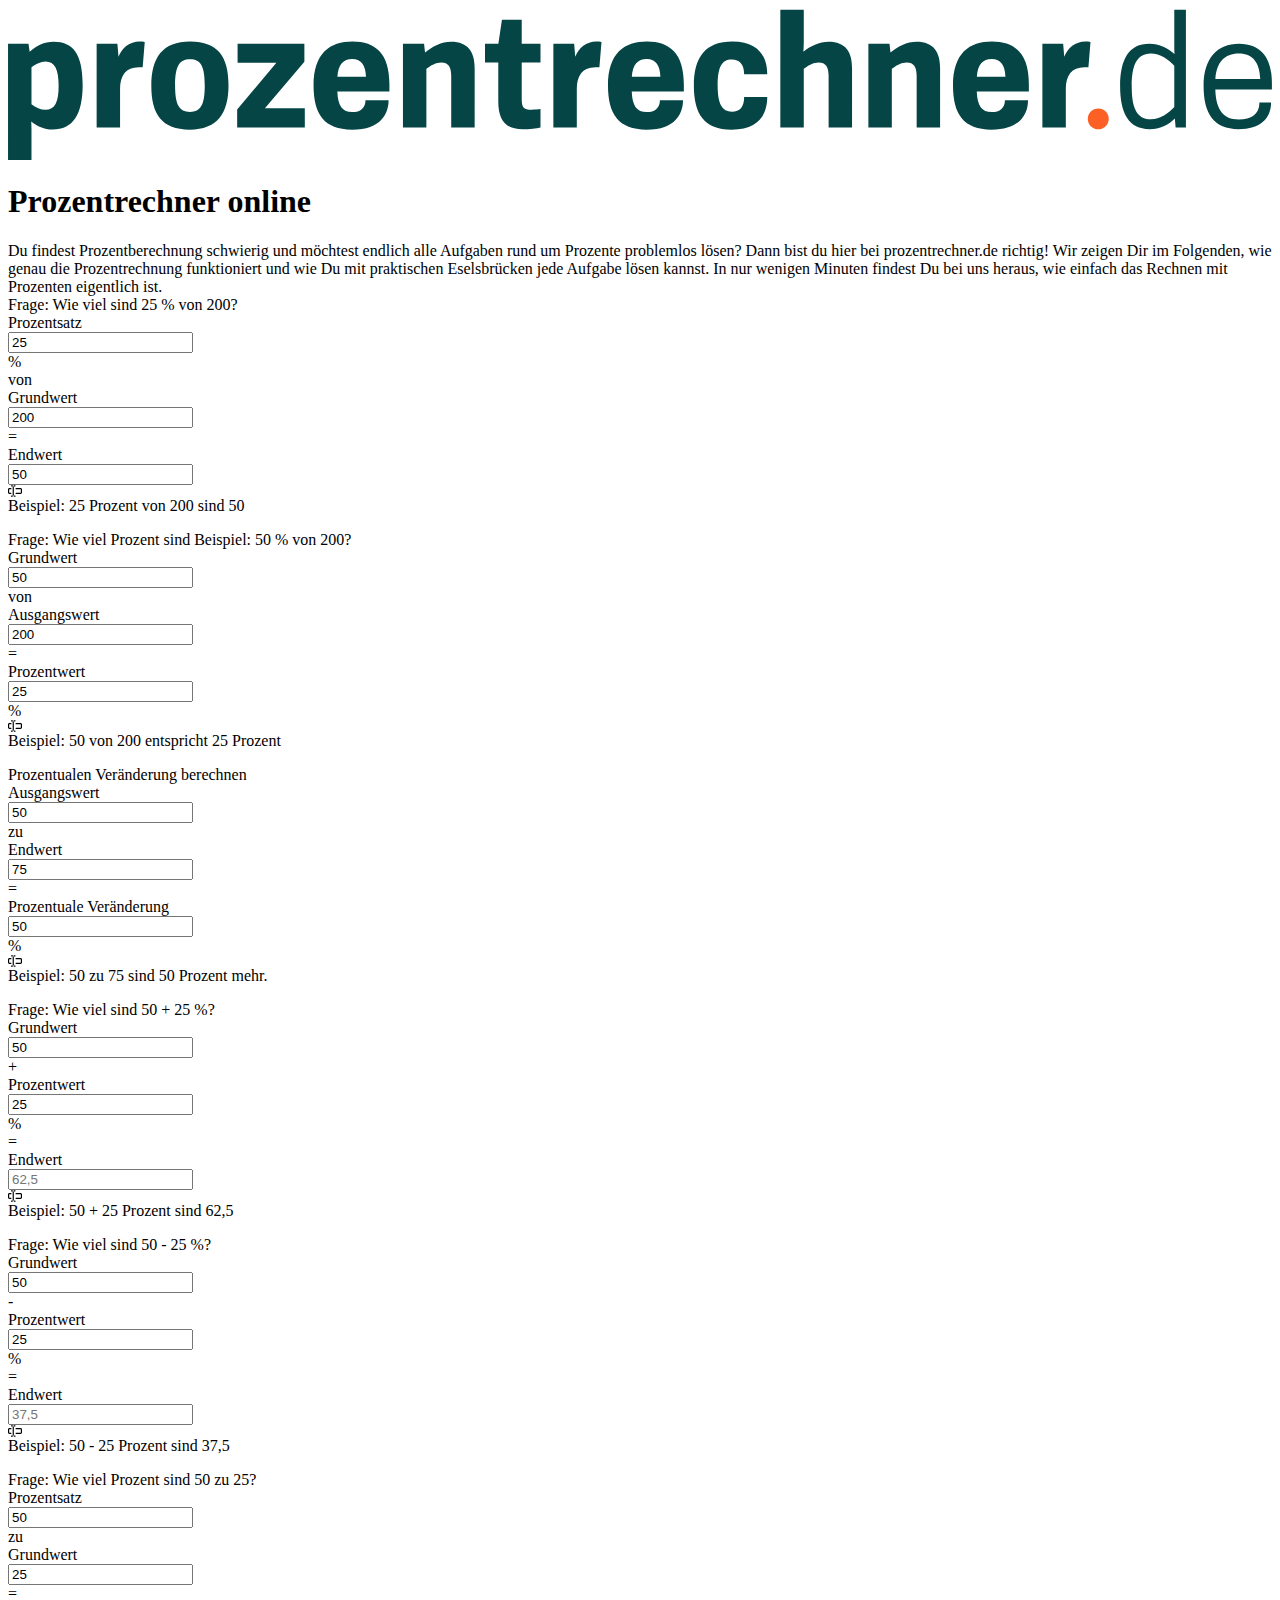
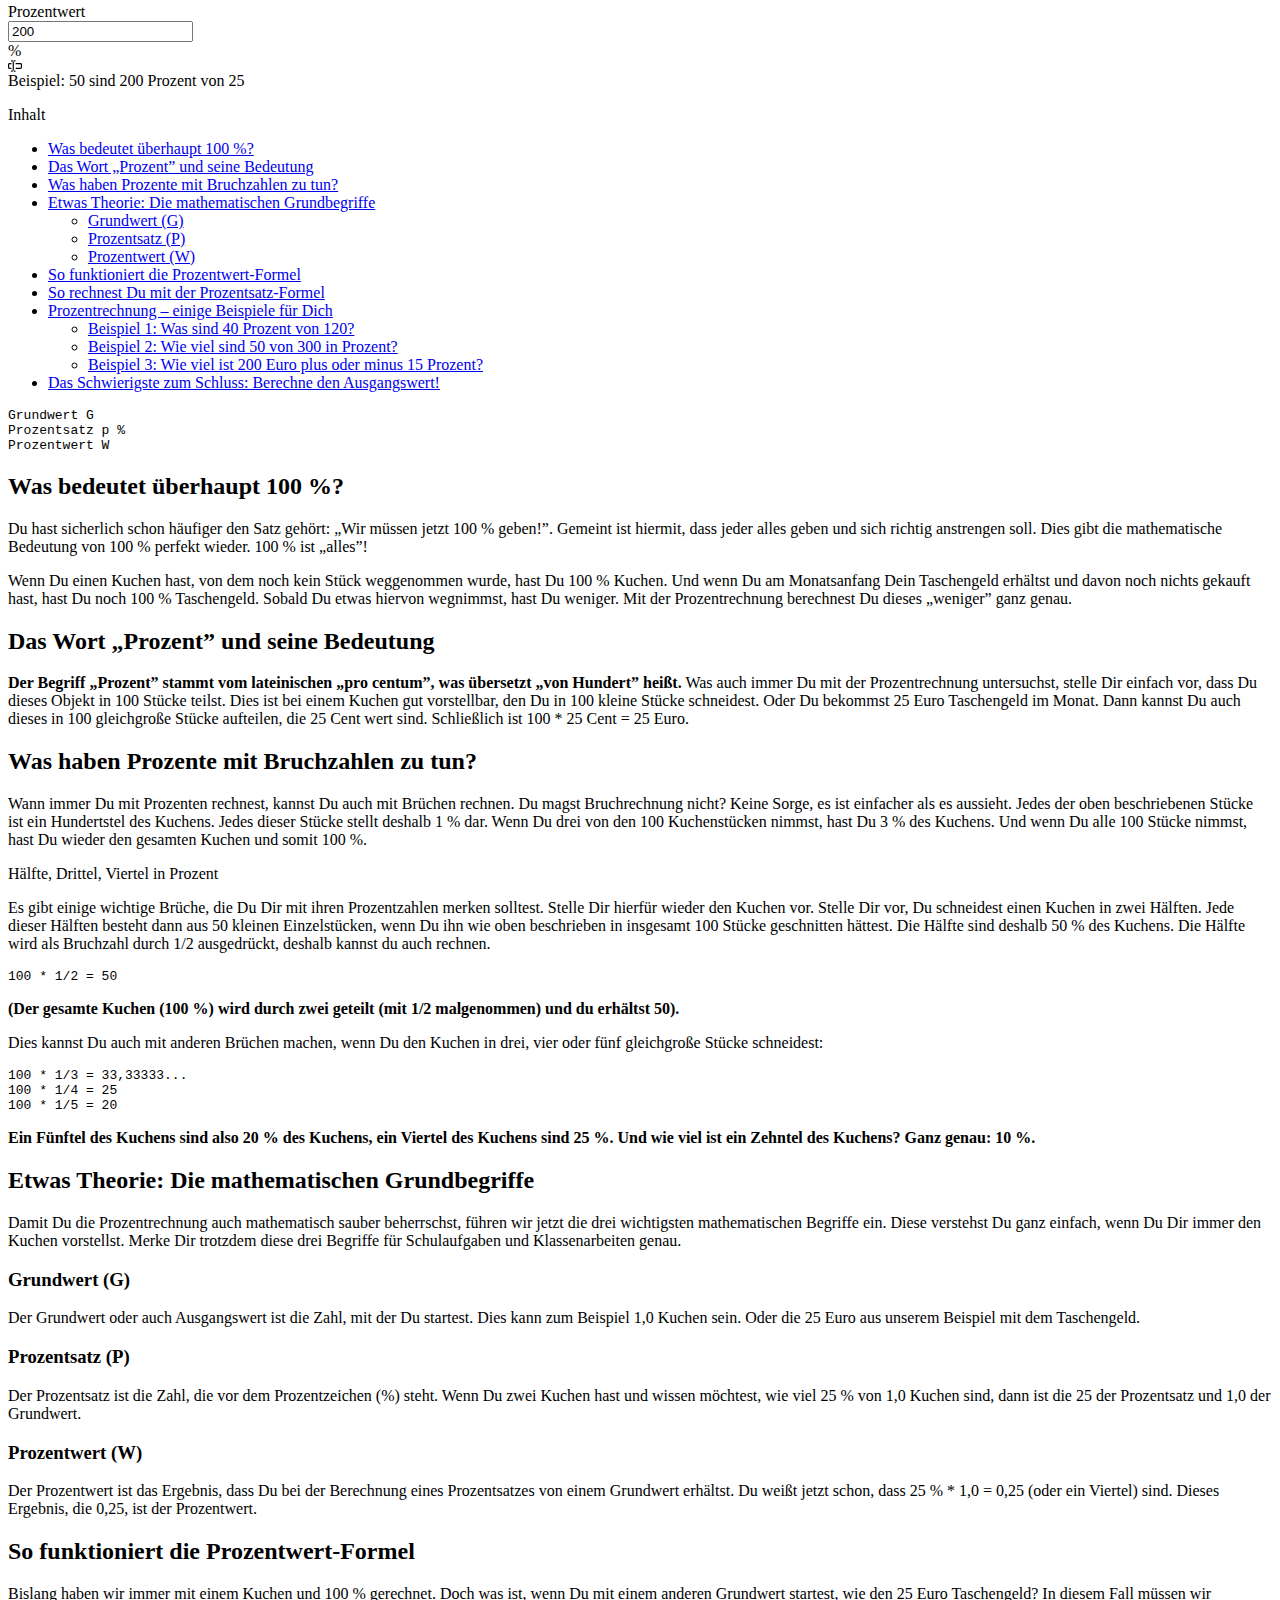
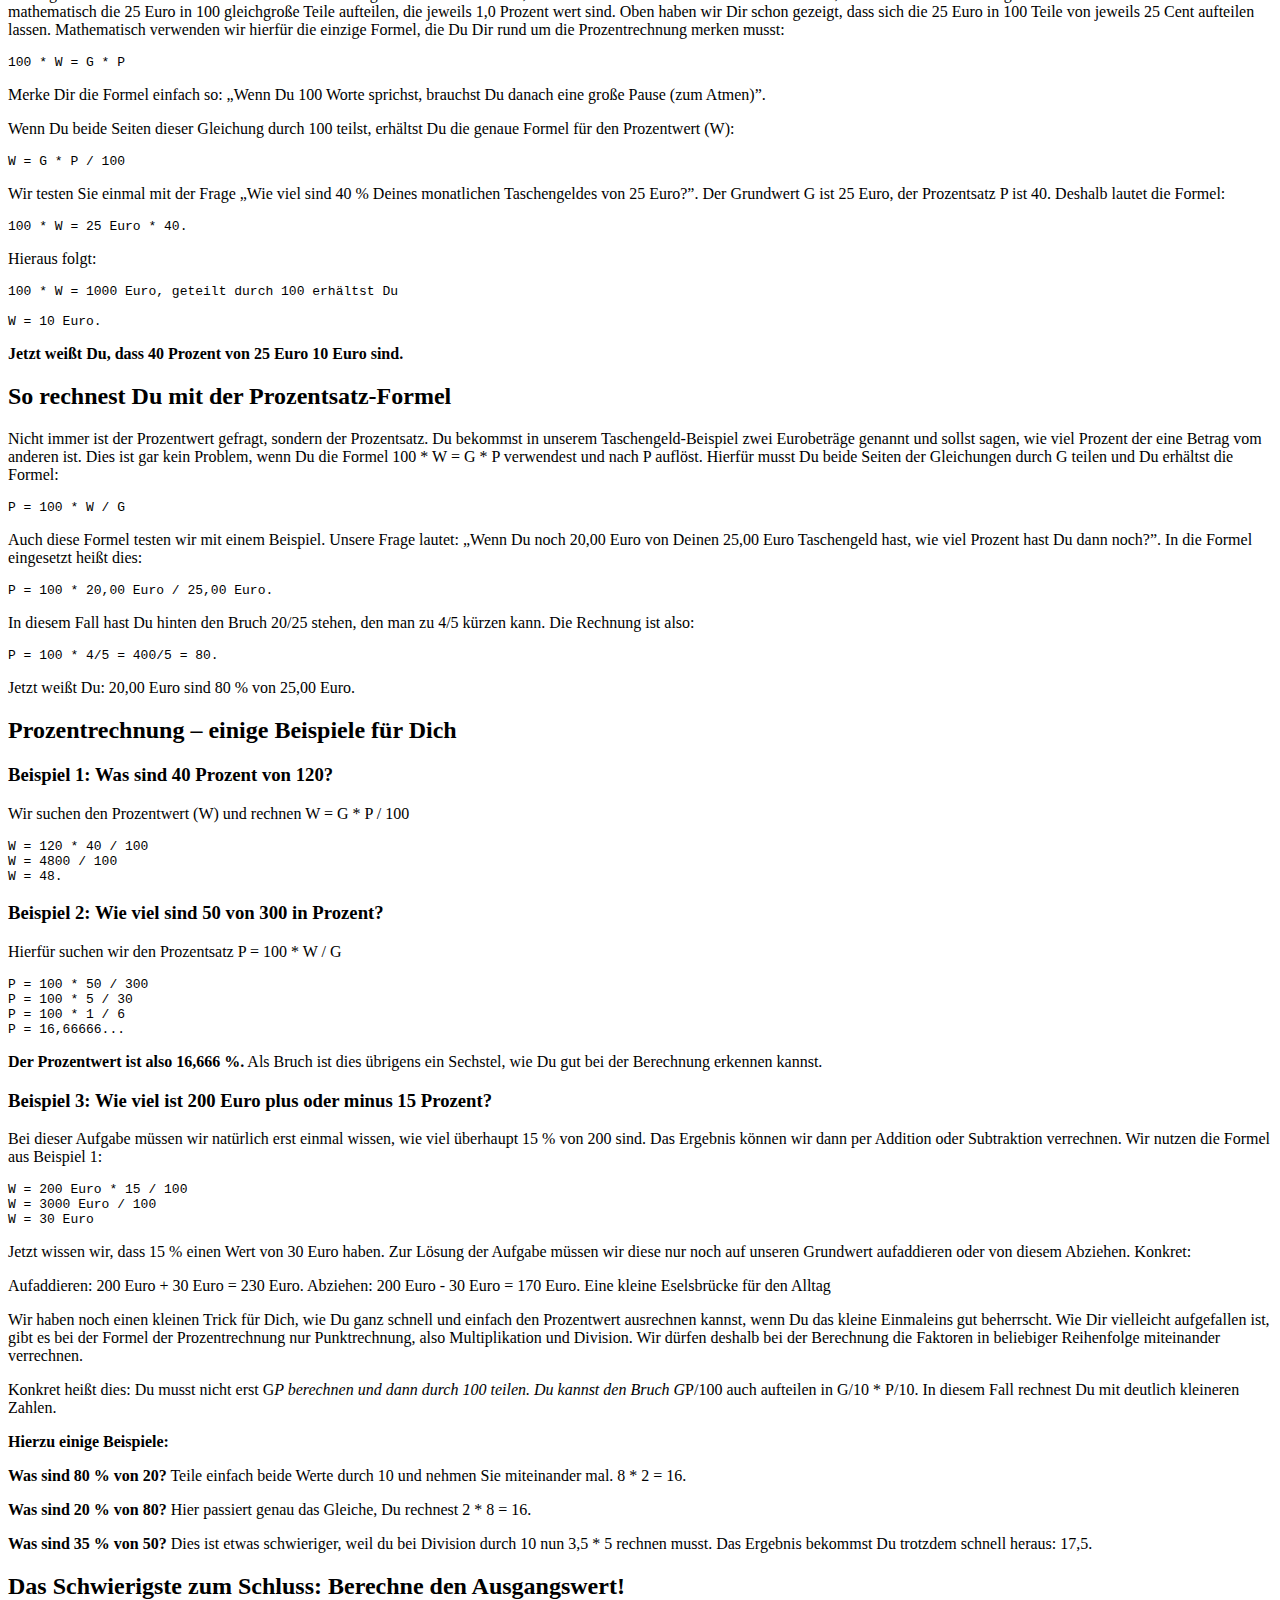
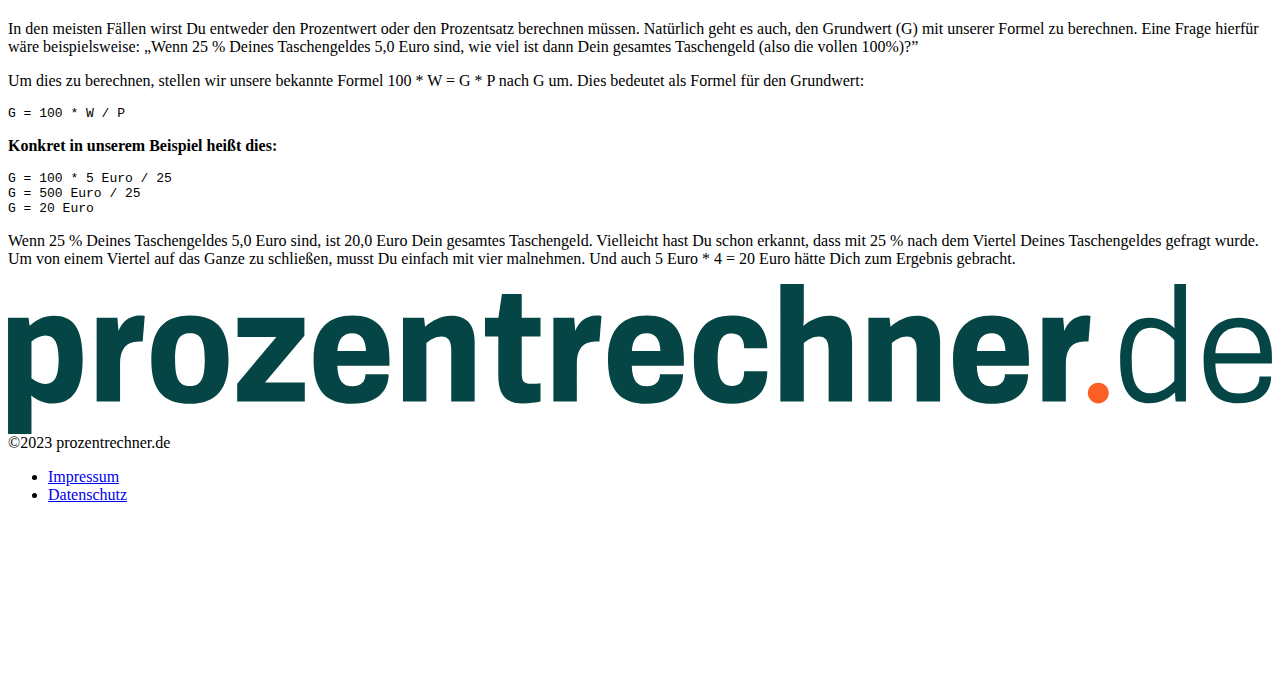
==== index.html @ a635defb "Update 2023-02-13_18:33:19" ====
<!DOCTYPE html lang="de-DE">

<html lang="de-DE">

<head>

    <meta charset="utf-8">
    <meta name="viewport" content="width=device-width,minimum-scale=1,initial-scale=1">
    <meta http-equiv="X-UA-Compatible" content="IE=edge">

    

    



    <title>Prozentrechner - Online Prozentrechnung: So einfach geht es</title>
    <meta name="description" content="Prozentrechner ✓ Alle Prozentberechnungen mit ✓ Formeln, ✓ Erklärungen & √ Rechner. Einfacher und verständlicher geht es nicht.">

    <link rel="alternate" type="application/rss+xml" title="prozentrechner.de" href="/feed.xml" />

    <link rel="apple-touch-icon" sizes="180x180" href="/assets/images/apple-touch-icon.png">
    <link rel="icon" type="image/png" sizes="32x32" href="/assets/images/favicon-32x32.png">
    <link rel="icon" type="image/png" sizes="16x16" href="/assets/images/favicon-16x16.png">
    <link rel="manifest" href="/assets/images/site.webmanifest">
    <link rel="mask-icon" href="/assets/images/safari-pinned-tab.svg" color="#5bbad5">
    <link rel="shortcut icon" href="/assets/images/favicon.ico">
    <meta name="msapplication-TileColor" content="#da532c">
    <meta name="msapplication-config" content="/assets/images/browserconfig.xml">
    <meta name="theme-color" content="#ffffff">

    <meta name="robots" content="index, follow"/>

    <meta property="og:locale" content="de-DE" />
    <meta property="og:type" content="website" />
    <meta property="og:title" content="Prozentrechner - Online Prozentrechnung: So einfach geht es" />
    
    <meta property="og:url" content="prozentrechner.de" />
    <meta property="og:site_name" content="prozentrechner.de" />



    <meta name="twitter:card" content="summary" />
    <meta name="twitter:title" content="Prozentrechner - Online Prozentrechnung: So einfach geht es" />
    

    <link rel="canonical" href="https://www.prozentrechner.de/">



    <link rel="alternate" hreflang="x-default" href="https://www.prozentrechner.de"/>
    <link rel="alternate" hreflang="de-DE" href="https://www.prozentrechner.de"/>
    <link rel="alternate" hreflang="de-AT" href="https://www.prozentrechner.at"/>



    <script type="application/ld+json">
            {
                "@context":"http://schema.org",
                "@type":"NewsArticle",
                "mainEntityOfPage":{
                "@type":"WebPage",
                "@id":"https://www.prozentrechner.de/"
                },
                "headline":"Prozentrechner - Prozentrechnung: So einfach geht es",
                "image":{
                "@type":"ImageObject",
                "url":"https://www.prozentrechner.de/assets/images/logo.png",
                "width":295,
                "height":53
                },
                "datePublished":"",
                "dateModified":"",
                "author":{
                "@type":"Person",
                "name":"qmedia GmbH"
                },
                "publisher":{
                "@type":"Organization",
                "name":"qmedia GmbH",
                "logo":{
                    "@type":"ImageObject",
                    "url":"https://www.prozentrechner.de/assets/images/logo.png",
                    "width":295,
                    "height":53
                }
                },
                "description":""
            }
        </script>



    <link rel="stylesheet" href="/assets/styles/main.css">

</head>



<body class="c-Body" id="body">

<header class="c-Header" id="header">

    <div class="c-Header-container container">

        <a class="c-Header-logo c-Logo" href="/">

            <svg class="c-Logo-icon" viewBox="0 0 427 52"><use xlink:href="#IconLogoSite"/></svg>

        </a>

    </div>

</header>


<main class="c-Main" id="main">

    <div class="o-Band">

        <div class="o-Band-container container">

            
                <h1 class="o-Band-title o-Bar">Prozentrechner online</h1>
            



            
                <div class="o-Band-text">Du findest Prozentberechnung schwierig und möchtest endlich alle Aufgaben rund um Prozente problemlos lösen? Dann bist du hier bei prozentrechner.de richtig! Wir zeigen Dir im Folgenden, wie genau die Prozentrechnung funktioniert und wie Du mit praktischen Eselsbrücken jede Aufgabe lösen kannst. In nur wenigen Minuten findest Du bei uns heraus, wie einfach das Rechnen mit Prozenten eigentlich ist.</div>
            

        </div>

    </div>






    

        <div class="c-Calcs o-Band t-Flush">

            <div class="o-Band-container container">

                

<form class="c-Calc o-Box o-Form jsCalc" data-calc="f1">

    <div class="c-Calc-title jsCalcTitle">Frage: Wie viel sind <span class="f">25</span> % von <span class="s">200</span>?</div>



    <div class="c-Calc-fields">

        

            

                

                <div class="c-Calc-field">

                    

                        <label class="c-Calc-label" for="calcInput520350">
                            <span class="e-Text">Prozentsatz</span>
                        </label>

                    

                    <label class="c-Calc-input o-FormText">

                        <div class="o-FormText-wrapper">
                            <input class="o-FormText-input o-FormText-input--height jsCalcInputOperand" id="calcInput520350" value="25" placeholder="25" type="number">
                        </div>

                        
                            <div class="o-FormText-label o-FormText-label--tight t-ColorOrange">%</div>
                        

                    </label>

                </div>

            

        

            

                

                    

                    

                    <div class="c-Calc-operator t-DN t-DF@lg">von</div>

                

            

        

            

                

                <div class="c-Calc-field">

                    

                        <label class="c-Calc-label" for="calcInput114868">
                            <span class="e-Text">Grundwert</span>
                        </label>

                    

                    <label class="c-Calc-input o-FormText">

                        <div class="o-FormText-wrapper">
                            <input class="o-FormText-input o-FormText-input--height jsCalcInputOperand" id="calcInput114868" value="200" placeholder="200" type="number">
                        </div>

                        

                    </label>

                </div>

            

        

            

                

                    

                    

                    <div class="c-Calc-operator c-Calc-operator--lg t-DN t-DF@lg">=</div>

                

            

        

            

                

                <div class="c-Calc-field">

                    

                        <label class="c-Calc-label" for="calcInput229000">
                            <span class="e-Text">Endwert</span>
                        </label>

                    

                    <label class="c-Calc-input o-FormText">

                        <div class="o-FormText-wrapper">
                            <input class="o-FormText-input o-FormText-input--height jsCalcInputResult" id="calcInput229000" value="50" placeholder="50" type="number" readonly>
                        </div>

                        

                    </label>

                </div>

            

        

    </div>



    

        <div class="c-Calc-caption">

            <svg class="e-Icon" width="14" height="12"><use xlink:href="#IconInputHint"/></svg>

            <div class="e-Text">Beispiel: 25 Prozent von 200 sind 50</div>

        </div>

    

</form>


            </div>

        </div>

    

        <div class="c-Calcs o-Band t-Flush">

            <div class="o-Band-container container">

                

<form class="c-Calc o-Box o-Form jsCalc" data-calc="f2">

    <div class="c-Calc-title jsCalcTitle">Frage: Wie viel Prozent sind Beispiel: <span class="f">50</span> % von <span class="s">200</span>?</div>



    <div class="c-Calc-fields">

        

            

                

                <div class="c-Calc-field">

                    

                        <label class="c-Calc-label" for="calcInput1845">
                            <span class="e-Text">Grundwert</span>
                        </label>

                    

                    <label class="c-Calc-input o-FormText">

                        <div class="o-FormText-wrapper">
                            <input class="o-FormText-input o-FormText-input--height jsCalcInputOperand" id="calcInput1845" value="50" placeholder="50" type="number">
                        </div>

                        

                    </label>

                </div>

            

        

            

                

                    

                    

                    <div class="c-Calc-operator t-DN t-DF@lg">von</div>

                

            

        

            

                

                <div class="c-Calc-field">

                    

                        <label class="c-Calc-label" for="calcInput496892">
                            <span class="e-Text">Ausgangswert</span>
                        </label>

                    

                    <label class="c-Calc-input o-FormText">

                        <div class="o-FormText-wrapper">
                            <input class="o-FormText-input o-FormText-input--height jsCalcInputOperand" id="calcInput496892" value="200" placeholder="200" type="number">
                        </div>

                        

                    </label>

                </div>

            

        

            

                

                    

                    

                    <div class="c-Calc-operator c-Calc-operator--lg t-DN t-DF@lg">=</div>

                

            

        

            

                

                <div class="c-Calc-field">

                    

                        <label class="c-Calc-label" for="calcInput35942">
                            <span class="e-Text">Prozentwert</span>
                        </label>

                    

                    <label class="c-Calc-input o-FormText">

                        <div class="o-FormText-wrapper">
                            <input class="o-FormText-input o-FormText-input--height jsCalcInputResult" id="calcInput35942" value="25" placeholder="25" type="number" readonly>
                        </div>

                        
                            <div class="o-FormText-label o-FormText-label--tight t-ColorOrange">%</div>
                        

                    </label>

                </div>

            

        

    </div>



    

        <div class="c-Calc-caption">

            <svg class="e-Icon" width="14" height="12"><use xlink:href="#IconInputHint"/></svg>

            <div class="e-Text">Beispiel: 50 von 200 entspricht 25 Prozent</div>

        </div>

    

</form>


            </div>

        </div>

    

        <div class="c-Calcs o-Band t-Flush">

            <div class="o-Band-container container">

                

<form class="c-Calc o-Box o-Form jsCalc" data-calc="f3">

    <div class="c-Calc-title jsCalcTitle">Prozentualen Veränderung berechnen</div>



    <div class="c-Calc-fields">

        

            

                

                <div class="c-Calc-field">

                    

                        <label class="c-Calc-label" for="calcInput449055">
                            <span class="e-Text">Ausgangswert</span>
                        </label>

                    

                    <label class="c-Calc-input o-FormText">

                        <div class="o-FormText-wrapper">
                            <input class="o-FormText-input o-FormText-input--height jsCalcInputOperand" id="calcInput449055" value="50" placeholder="50" type="number">
                        </div>

                        

                    </label>

                </div>

            

        

            

                

                    

                    

                    <div class="c-Calc-operator t-DN t-DF@lg">zu</div>

                

            

        

            

                

                <div class="c-Calc-field">

                    

                        <label class="c-Calc-label" for="calcInput886415">
                            <span class="e-Text">Endwert</span>
                        </label>

                    

                    <label class="c-Calc-input o-FormText">

                        <div class="o-FormText-wrapper">
                            <input class="o-FormText-input o-FormText-input--height jsCalcInputOperand" id="calcInput886415" value="75" placeholder="75" type="number">
                        </div>

                        

                    </label>

                </div>

            

        

            

                

                    

                    

                    <div class="c-Calc-operator c-Calc-operator--lg t-DN t-DF@lg">=</div>

                

            

        

            

                

                <div class="c-Calc-field">

                    

                        <label class="c-Calc-label" for="calcInput254113">
                            <span class="e-Text">Prozentuale Veränderung</span>
                        </label>

                    

                    <label class="c-Calc-input o-FormText">

                        <div class="o-FormText-wrapper">
                            <input class="o-FormText-input o-FormText-input--height jsCalcInputResult" id="calcInput254113" value="50" placeholder="50" type="number" readonly>
                        </div>

                        
                            <div class="o-FormText-label o-FormText-label--tight t-ColorOrange">%</div>
                        

                    </label>

                </div>

            

        

    </div>



    

        <div class="c-Calc-caption">

            <svg class="e-Icon" width="14" height="12"><use xlink:href="#IconInputHint"/></svg>

            <div class="e-Text">Beispiel: 50 zu 75 sind 50 Prozent mehr.</div>

        </div>

    

</form>


            </div>

        </div>

    

        <div class="c-Calcs o-Band t-Flush">

            <div class="o-Band-container container">

                

<form class="c-Calc o-Box o-Form jsCalc" data-calc="f4">

    <div class="c-Calc-title jsCalcTitle">Frage: Wie viel sind <span class="f">50</span> + <span class="s">25</span> %?</div>



    <div class="c-Calc-fields">

        

            

                

                <div class="c-Calc-field">

                    

                        <label class="c-Calc-label" for="calcInput342393">
                            <span class="e-Text">Grundwert</span>
                        </label>

                    

                    <label class="c-Calc-input o-FormText">

                        <div class="o-FormText-wrapper">
                            <input class="o-FormText-input o-FormText-input--height jsCalcInputOperand" id="calcInput342393" value="50" placeholder="50" type="number">
                        </div>

                        

                    </label>

                </div>

            

        

            

                

                    

                    

                    <div class="c-Calc-operator c-Calc-operator--lg t-DN t-DF@lg">+</div>

                

            

        

            

                

                <div class="c-Calc-field">

                    

                        <label class="c-Calc-label" for="calcInput971231">
                            <span class="e-Text">Prozentwert</span>
                        </label>

                    

                    <label class="c-Calc-input o-FormText">

                        <div class="o-FormText-wrapper">
                            <input class="o-FormText-input o-FormText-input--height jsCalcInputOperand" id="calcInput971231" value="25" placeholder="25" type="number">
                        </div>

                        
                            <div class="o-FormText-label o-FormText-label--tight t-ColorOrange">%</div>
                        

                    </label>

                </div>

            

        

            

                

                    

                    

                    <div class="c-Calc-operator c-Calc-operator--lg t-DN t-DF@lg">=</div>

                

            

        

            

                

                <div class="c-Calc-field">

                    

                        <label class="c-Calc-label" for="calcInput191098">
                            <span class="e-Text">Endwert</span>
                        </label>

                    

                    <label class="c-Calc-input o-FormText">

                        <div class="o-FormText-wrapper">
                            <input class="o-FormText-input o-FormText-input--height jsCalcInputResult" id="calcInput191098" value="62,5" placeholder="62,5" type="number" readonly>
                        </div>

                        

                    </label>

                </div>

            

        

    </div>



    

        <div class="c-Calc-caption">

            <svg class="e-Icon" width="14" height="12"><use xlink:href="#IconInputHint"/></svg>

            <div class="e-Text">Beispiel: 50 + 25 Prozent sind 62,5</div>

        </div>

    

</form>


            </div>

        </div>

    

        <div class="c-Calcs o-Band t-Flush">

            <div class="o-Band-container container">

                

<form class="c-Calc o-Box o-Form jsCalc" data-calc="f5">

    <div class="c-Calc-title jsCalcTitle">Frage: Wie viel sind <span class="f">50</span> - <span class="s">25</span> %?</div>



    <div class="c-Calc-fields">

        

            

                

                <div class="c-Calc-field">

                    

                        <label class="c-Calc-label" for="calcInput575463">
                            <span class="e-Text">Grundwert</span>
                        </label>

                    

                    <label class="c-Calc-input o-FormText">

                        <div class="o-FormText-wrapper">
                            <input class="o-FormText-input o-FormText-input--height jsCalcInputOperand" id="calcInput575463" value="50" placeholder="50" type="number">
                        </div>

                        

                    </label>

                </div>

            

        

            

                

                    

                    

                    <div class="c-Calc-operator c-Calc-operator--lg t-DN t-DF@lg">-</div>

                

            

        

            

                

                <div class="c-Calc-field">

                    

                        <label class="c-Calc-label" for="calcInput171495">
                            <span class="e-Text">Prozentwert</span>
                        </label>

                    

                    <label class="c-Calc-input o-FormText">

                        <div class="o-FormText-wrapper">
                            <input class="o-FormText-input o-FormText-input--height jsCalcInputOperand" id="calcInput171495" value="25" placeholder="25" type="number">
                        </div>

                        
                            <div class="o-FormText-label o-FormText-label--tight t-ColorOrange">%</div>
                        

                    </label>

                </div>

            

        

            

                

                    

                    

                    <div class="c-Calc-operator c-Calc-operator--lg t-DN t-DF@lg">=</div>

                

            

        

            

                

                <div class="c-Calc-field">

                    

                        <label class="c-Calc-label" for="calcInput167">
                            <span class="e-Text">Endwert</span>
                        </label>

                    

                    <label class="c-Calc-input o-FormText">

                        <div class="o-FormText-wrapper">
                            <input class="o-FormText-input o-FormText-input--height jsCalcInputResult" id="calcInput167" value="37,5" placeholder="37,5" type="number" readonly>
                        </div>

                        

                    </label>

                </div>

            

        

    </div>



    

        <div class="c-Calc-caption">

            <svg class="e-Icon" width="14" height="12"><use xlink:href="#IconInputHint"/></svg>

            <div class="e-Text">Beispiel: 50 - 25 Prozent sind 37,5</div>

        </div>

    

</form>


            </div>

        </div>

    

        <div class="c-Calcs o-Band t-Flush">

            <div class="o-Band-container container">

                

<form class="c-Calc o-Box o-Form jsCalc" data-calc="f6">

    <div class="c-Calc-title jsCalcTitle">Frage: Wie viel Prozent sind <span class="f">50</span> zu <span class="s">25</span>?</div>



    <div class="c-Calc-fields">

        

            

                

                <div class="c-Calc-field">

                    

                        <label class="c-Calc-label" for="calcInput64987">
                            <span class="e-Text">Prozentsatz</span>
                        </label>

                    

                    <label class="c-Calc-input o-FormText">

                        <div class="o-FormText-wrapper">
                            <input class="o-FormText-input o-FormText-input--height jsCalcInputOperand" id="calcInput64987" value="50" placeholder="50" type="number">
                        </div>

                        

                    </label>

                </div>

            

        

            

                

                    

                    

                    <div class="c-Calc-operator t-DN t-DF@lg">zu</div>

                

            

        

            

                

                <div class="c-Calc-field">

                    

                        <label class="c-Calc-label" for="calcInput397782">
                            <span class="e-Text">Grundwert</span>
                        </label>

                    

                    <label class="c-Calc-input o-FormText">

                        <div class="o-FormText-wrapper">
                            <input class="o-FormText-input o-FormText-input--height jsCalcInputOperand" id="calcInput397782" value="25" placeholder="25" type="number">
                        </div>

                        

                    </label>

                </div>

            

        

            

                

                    

                    

                    <div class="c-Calc-operator c-Calc-operator--lg t-DN t-DF@lg">=</div>

                

            

        

            

                

                <div class="c-Calc-field">

                    

                        <label class="c-Calc-label" for="calcInput117053">
                            <span class="e-Text">Prozentwert</span>
                        </label>

                    

                    <label class="c-Calc-input o-FormText">

                        <div class="o-FormText-wrapper">
                            <input class="o-FormText-input o-FormText-input--height jsCalcInputResult" id="calcInput117053" value="200" placeholder="200" type="number" readonly>
                        </div>

                        
                            <div class="o-FormText-label o-FormText-label--tight t-ColorOrange">%</div>
                        

                    </label>

                </div>

            

        

    </div>



    

        <div class="c-Calc-caption">

            <svg class="e-Icon" width="14" height="12"><use xlink:href="#IconInputHint"/></svg>

            <div class="e-Text">Beispiel: 50 sind 200 Prozent von 25</div>

        </div>

    

</form>


            </div>

        </div>

    






    <div class="o-Band">

        <div class="o-Band-container container">

            <article class="c-Article">

                <div class="c-Article-float">

                    <div class="c-TOC o-Box">

                        <div class="c-TOC-heading">Inhalt</div>



                        <ul class="c-TOC-list">
  <li><a href="#was-bedeutet-überhaupt-100-">Was bedeutet überhaupt 100 %?</a></li>
  <li><a href="#das-wort-prozent-und-seine-bedeutung">Das Wort „Prozent” und seine Bedeutung</a></li>
  <li><a href="#was-haben-prozente-mit-bruchzahlen-zu-tun">Was haben Prozente mit Bruchzahlen zu tun?</a></li>
  <li><a href="#etwas-theorie-die-mathematischen-grundbegriffe">Etwas Theorie: Die mathematischen Grundbegriffe</a>
    <ul>
      <li><a href="#grundwert-g">Grundwert (G)</a></li>
      <li><a href="#prozentsatz-p">Prozentsatz (P)</a></li>
      <li><a href="#prozentwert-w">Prozentwert (W)</a></li>
    </ul>
  </li>
  <li><a href="#so-funktioniert-die-prozentwert-formel">So funktioniert die Prozentwert-Formel</a></li>
  <li><a href="#so-rechnest-du-mit-der-prozentsatz-formel">So rechnest Du mit der Prozentsatz-Formel</a></li>
  <li><a href="#prozentrechnung--einige-beispiele-für-dich">Prozentrechnung – einige Beispiele für Dich</a>
    <ul>
      <li><a href="#beispiel-1-was-sind-40-prozent-von-120">Beispiel 1: Was sind 40 Prozent von 120?</a></li>
      <li><a href="#beispiel-2-wie-viel-sind-50-von-300-in-prozent">Beispiel 2: Wie viel sind 50 von 300 in Prozent?</a></li>
      <li><a href="#beispiel-3-wie-viel-ist-200-euro-plus-oder-minus-15-prozent">Beispiel 3: Wie viel ist 200 Euro plus oder minus 15 Prozent?</a></li>
    </ul>
  </li>
  <li><a href="#das-schwierigste-zum-schluss-berechne-den-ausgangswert">Das Schwierigste zum Schluss: Berechne den Ausgangswert!</a></li>
</ul>


                    </div>

                </div>



                
<div class="language-plaintext highlighter-rouge"><div class="highlight"><pre class="highlight"><code>Grundwert G
Prozentsatz p %
Prozentwert W
</code></pre></div></div>

<h2 id="was-bedeutet-überhaupt-100-">Was bedeutet überhaupt 100 %?</h2>
<p>Du hast sicherlich schon häufiger den Satz gehört: „Wir müssen jetzt 100 % geben!”. Gemeint ist hiermit, dass jeder alles geben und sich richtig anstrengen soll. Dies gibt die mathematische Bedeutung von 100 % perfekt wieder. 100 % ist „alles”!</p>

<p>Wenn Du einen Kuchen hast, von dem noch kein Stück weggenommen wurde, hast Du 100 % Kuchen. Und wenn Du am Monatsanfang Dein Taschengeld erhältst und davon noch nichts gekauft hast, hast Du noch 100 % Taschengeld. Sobald Du etwas hiervon wegnimmst, hast Du weniger. Mit der Prozentrechnung berechnest Du dieses „weniger” ganz genau.</p>

<h2 id="das-wort-prozent-und-seine-bedeutung">Das Wort „Prozent” und seine Bedeutung</h2>
<p><strong>Der Begriff „Prozent” stammt vom lateinischen „pro centum”, was übersetzt „von Hundert” heißt.</strong> Was auch immer Du mit der Prozentrechnung untersuchst, stelle Dir einfach vor, dass Du dieses Objekt in 100 Stücke teilst. Dies ist bei einem Kuchen gut vorstellbar, den Du in 100 kleine Stücke schneidest. Oder Du bekommst 25 Euro Taschengeld im Monat. Dann kannst Du auch dieses in 100 gleichgroße Stücke aufteilen, die 25 Cent wert sind. Schließlich ist 100 * 25 Cent = 25 Euro.</p>

<h2 id="was-haben-prozente-mit-bruchzahlen-zu-tun">Was haben Prozente mit Bruchzahlen zu tun?</h2>

<p>Wann immer Du mit Prozenten rechnest, kannst Du auch mit Brüchen rechnen. Du magst Bruchrechnung nicht? Keine Sorge, es ist einfacher als es aussieht. Jedes der oben beschriebenen Stücke ist ein Hundertstel des Kuchens. Jedes dieser Stücke stellt deshalb 1 % dar. Wenn Du drei von den 100 Kuchenstücken nimmst, hast Du 3 % des Kuchens. Und wenn Du alle 100 Stücke nimmst, hast Du wieder den gesamten Kuchen und somit 100 %.</p>

<p>Hälfte, Drittel, Viertel in Prozent</p>

<p>Es gibt einige wichtige Brüche, die Du Dir mit ihren Prozentzahlen merken solltest. Stelle Dir hierfür wieder den Kuchen vor. Stelle Dir vor, Du schneidest einen Kuchen in zwei Hälften. Jede dieser Hälften besteht dann aus 50 kleinen Einzelstücken, wenn Du ihn wie oben beschrieben in insgesamt 100 Stücke geschnitten hättest. Die Hälfte sind deshalb 50 % des Kuchens. Die Hälfte wird als Bruchzahl durch 1/2 ausgedrückt, deshalb kannst du auch rechnen.</p>

<div class="language-plaintext highlighter-rouge"><div class="highlight"><pre class="highlight"><code>100 * 1/2 = 50
</code></pre></div></div>

<p><strong>(Der gesamte Kuchen (100 %) wird durch zwei geteilt (mit 1/2 malgenommen) und du erhältst 50).</strong></p>

<p>Dies kannst Du auch mit anderen Brüchen machen, wenn Du den Kuchen in drei, vier oder fünf gleichgroße Stücke schneidest:</p>

<div class="language-plaintext highlighter-rouge"><div class="highlight"><pre class="highlight"><code>100 * 1/3 = 33,33333...
100 * 1/4 = 25
100 * 1/5 = 20
</code></pre></div></div>
<p><strong>Ein Fünftel des Kuchens sind also 20 % des Kuchens, ein Viertel des Kuchens sind 25 %. Und wie viel ist ein Zehntel des Kuchens? Ganz genau: 10 %.</strong></p>

<h2 id="etwas-theorie-die-mathematischen-grundbegriffe">Etwas Theorie: Die mathematischen Grundbegriffe</h2>
<p>Damit Du die Prozentrechnung auch mathematisch sauber beherrschst, führen wir jetzt die drei wichtigsten mathematischen Begriffe ein. Diese verstehst Du ganz einfach, wenn Du Dir immer den Kuchen vorstellst. Merke Dir trotzdem diese drei Begriffe für Schulaufgaben und Klassenarbeiten genau.</p>

<h3 id="grundwert-g">Grundwert (G)</h3>

<p>Der Grundwert oder auch Ausgangswert ist die Zahl, mit der Du startest. Dies kann zum Beispiel 1,0 Kuchen sein. Oder die 25 Euro aus unserem Beispiel mit dem Taschengeld.</p>

<h3 id="prozentsatz-p">Prozentsatz (P)</h3>

<p>Der Prozentsatz ist die Zahl, die vor dem Prozentzeichen (%) steht. Wenn Du zwei Kuchen hast und wissen möchtest, wie viel 25 % von 1,0 Kuchen sind, dann ist die 25 der Prozentsatz und 1,0 der Grundwert.</p>

<h3 id="prozentwert-w">Prozentwert (W)</h3>

<p>Der Prozentwert ist das Ergebnis, dass Du bei der Berechnung eines Prozentsatzes von einem Grundwert erhältst. Du weißt jetzt schon, dass 25 % * 1,0 = 0,25 (oder ein Viertel) sind. Dieses Ergebnis, die 0,25, ist der Prozentwert.</p>

<h2 id="so-funktioniert-die-prozentwert-formel">So funktioniert die Prozentwert-Formel</h2>

<p>Bislang haben wir immer mit einem Kuchen und 100 % gerechnet. Doch was ist, wenn Du mit einem anderen Grundwert startest, wie den 25 Euro Taschengeld? In diesem Fall müssen wir mathematisch die 25 Euro in 100 gleichgroße Teile aufteilen, die jeweils 1,0 Prozent wert sind. Oben haben wir Dir schon gezeigt, dass sich die 25 Euro in 100 Teile von jeweils 25 Cent aufteilen lassen. Mathematisch verwenden wir hierfür die einzige Formel, die Du Dir rund um die Prozentrechnung merken musst:</p>

<div class="language-plaintext highlighter-rouge"><div class="highlight"><pre class="highlight"><code>100 * W = G * P
</code></pre></div></div>

<p>Merke Dir die Formel einfach so: „Wenn Du 100 Worte sprichst, brauchst Du danach eine große Pause (zum Atmen)”.</p>

<p>Wenn Du beide Seiten dieser Gleichung durch 100 teilst, erhältst Du die genaue Formel für den Prozentwert (W):</p>

<div class="language-plaintext highlighter-rouge"><div class="highlight"><pre class="highlight"><code>W = G * P / 100
</code></pre></div></div>

<p>Wir testen Sie einmal mit der Frage „Wie viel sind 40 % Deines monatlichen Taschengeldes von 25 Euro?”. Der Grundwert G ist 25 Euro, der Prozentsatz P ist 40. Deshalb lautet die Formel:</p>

<div class="language-plaintext highlighter-rouge"><div class="highlight"><pre class="highlight"><code>100 * W = 25 Euro * 40.
</code></pre></div></div>

<p>Hieraus folgt:</p>

<div class="language-plaintext highlighter-rouge"><div class="highlight"><pre class="highlight"><code>100 * W = 1000 Euro, geteilt durch 100 erhältst Du

W = 10 Euro.
</code></pre></div></div>

<p><strong>Jetzt weißt Du, dass 40 Prozent von 25 Euro 10 Euro sind.</strong></p>

<h2 id="so-rechnest-du-mit-der-prozentsatz-formel">So rechnest Du mit der Prozentsatz-Formel</h2>
<p>Nicht immer ist der Prozentwert gefragt, sondern der Prozentsatz. Du bekommst in unserem Taschengeld-Beispiel zwei Eurobeträge genannt und sollst sagen, wie viel Prozent der eine Betrag vom anderen ist. Dies ist gar kein Problem, wenn Du die Formel 100 * W = G * P verwendest und nach P auflöst. Hierfür musst Du beide Seiten der Gleichungen durch G teilen und Du erhältst die Formel:</p>

<div class="language-plaintext highlighter-rouge"><div class="highlight"><pre class="highlight"><code>P = 100 * W / G
</code></pre></div></div>

<p>Auch diese Formel testen wir mit einem Beispiel. Unsere Frage lautet: „Wenn Du noch 20,00 Euro von Deinen 25,00 Euro Taschengeld hast, wie viel Prozent hast Du dann noch?”. In die Formel eingesetzt heißt dies:</p>

<div class="language-plaintext highlighter-rouge"><div class="highlight"><pre class="highlight"><code>P = 100 * 20,00 Euro / 25,00 Euro.
</code></pre></div></div>

<p>In diesem Fall hast Du hinten den Bruch 20/25 stehen, den man zu 4/5 kürzen kann. Die Rechnung ist also:</p>

<div class="language-plaintext highlighter-rouge"><div class="highlight"><pre class="highlight"><code>P = 100 * 4/5 = 400/5 = 80.
</code></pre></div></div>

<p>Jetzt weißt Du: 20,00 Euro sind 80 % von 25,00 Euro.</p>

<h2 id="prozentrechnung--einige-beispiele-für-dich">Prozentrechnung – einige Beispiele für Dich</h2>

<h3 id="beispiel-1-was-sind-40-prozent-von-120">Beispiel 1: Was sind 40 Prozent von 120?</h3>

<p>Wir suchen den Prozentwert (W) und rechnen W = G * P / 100</p>

<div class="language-plaintext highlighter-rouge"><div class="highlight"><pre class="highlight"><code>W = 120 * 40 / 100
W = 4800 / 100
W = 48.
</code></pre></div></div>

<h3 id="beispiel-2-wie-viel-sind-50-von-300-in-prozent">Beispiel 2: Wie viel sind 50 von 300 in Prozent?</h3>

<p>Hierfür suchen wir den Prozentsatz P = 100 * W / G</p>

<div class="language-plaintext highlighter-rouge"><div class="highlight"><pre class="highlight"><code>P = 100 * 50 / 300
P = 100 * 5 / 30
P = 100 * 1 / 6
P = 16,66666...
</code></pre></div></div>

<p><strong>Der Prozentwert ist also 16,666 %.</strong> Als Bruch ist dies übrigens ein Sechstel, wie Du gut bei der Berechnung erkennen kannst.</p>

<h3 id="beispiel-3-wie-viel-ist-200-euro-plus-oder-minus-15-prozent">Beispiel 3: Wie viel ist 200 Euro plus oder minus 15 Prozent?</h3>

<p>Bei dieser Aufgabe müssen wir natürlich erst einmal wissen, wie viel überhaupt 15 % von 200 sind. Das Ergebnis können wir dann per Addition oder Subtraktion verrechnen. Wir nutzen die Formel aus Beispiel 1:</p>

<div class="language-plaintext highlighter-rouge"><div class="highlight"><pre class="highlight"><code>W = 200 Euro * 15 / 100
W = 3000 Euro / 100
W = 30 Euro
</code></pre></div></div>

<p>Jetzt wissen wir, dass 15 % einen Wert von 30 Euro haben. Zur Lösung der Aufgabe müssen wir diese nur noch auf unseren Grundwert aufaddieren oder von diesem Abziehen. Konkret:</p>

<p>Aufaddieren: 200 Euro + 30 Euro = 230 Euro.
Abziehen: 200 Euro - 30 Euro = 170 Euro.
Eine kleine Eselsbrücke für den Alltag</p>

<p>Wir haben noch einen kleinen Trick für Dich, wie Du ganz schnell und einfach den Prozentwert ausrechnen kannst, wenn Du das kleine Einmaleins gut beherrscht. Wie Dir vielleicht aufgefallen ist, gibt es bei der Formel der Prozentrechnung nur Punktrechnung, also Multiplikation und Division. Wir dürfen deshalb bei der Berechnung die Faktoren in beliebiger Reihenfolge miteinander verrechnen.</p>

<p>Konkret heißt dies: Du musst nicht erst G<em>P berechnen und dann durch 100 teilen. Du kannst den Bruch G</em>P/100 auch aufteilen in G/10 * P/10. In diesem Fall rechnest Du mit deutlich kleineren Zahlen.</p>

<p><strong>Hierzu einige Beispiele:</strong></p>

<p><strong>Was sind 80 % von 20?</strong> Teile einfach beide Werte durch 10 und nehmen Sie miteinander mal. 8 * 2 = 16.</p>

<p><strong>Was sind 20 % von 80?</strong> Hier passiert genau das Gleiche, Du rechnest 2 * 8 = 16.</p>

<p><strong>Was sind 35 % von 50?</strong> Dies ist etwas schwieriger, weil du bei Division durch 10 nun 3,5 * 5 rechnen musst. Das Ergebnis bekommst Du trotzdem schnell heraus: 17,5.</p>

<h2 id="das-schwierigste-zum-schluss-berechne-den-ausgangswert">Das Schwierigste zum Schluss: Berechne den Ausgangswert!</h2>

<p>In den meisten Fällen wirst Du entweder den Prozentwert oder den Prozentsatz berechnen müssen. Natürlich geht es auch, den Grundwert (G) mit unserer Formel zu berechnen. Eine Frage hierfür wäre beispielsweise: „Wenn 25 % Deines Taschengeldes 5,0 Euro sind, wie viel ist dann Dein gesamtes Taschengeld (also die vollen 100%)?”</p>

<p>Um dies zu berechnen, stellen wir unsere bekannte Formel 100 * W = G * P nach G um. Dies bedeutet als Formel für den Grundwert:</p>

<div class="language-plaintext highlighter-rouge"><div class="highlight"><pre class="highlight"><code>G = 100 * W / P
</code></pre></div></div>

<p><strong>Konkret in unserem Beispiel heißt dies:</strong></p>

<div class="language-plaintext highlighter-rouge"><div class="highlight"><pre class="highlight"><code>G = 100 * 5 Euro / 25
G = 500 Euro / 25
G = 20 Euro
</code></pre></div></div>

<p>Wenn 25 % Deines Taschengeldes 5,0 Euro sind, ist 20,0 Euro Dein gesamtes Taschengeld. Vielleicht hast Du schon erkannt, dass mit 25 % nach dem Viertel Deines Taschengeldes gefragt wurde. Um von einem Viertel auf das Ganze zu schließen, musst Du einfach mit vier malnehmen. Und auch 5 Euro * 4 = 20 Euro hätte Dich zum Ergebnis gebracht.</p>



            </article>

        </div>

    </div>

</main>






<footer class="c-Footer" id="footer">

    <div class="c-Footer-container container">

        <a class="c-Footer-logo c-Logo" href="/">
            <svg class="c-Logo-icon" viewBox="0 0 362 43"><use xlink:href="#IconLogoSite"/></svg>
        </a>

    </div>

</footer>



<div class="c-Colophon">

    <div class="c-Colophon-container container t-HeightFix">

        <div class="c-Colophon-row row">

            <div class="c-Colophon-col col-12 col-5@md">

                <div class="c-Colophon-copy">&copy;2023 prozentrechner.de</div>

            </div>



            <div class="c-Colophon-col col-12 offset-auto@md col-auto@md">

                <ul class="c-Colophon-list">

                    <li class="c-Colophon-li">
                        <a class="c-Colophon-link" href="/impressum/">Impressum</a>
                    </li>

                    <li class="c-Colophon-li">
                        <a class="c-Colophon-link" href="/datenschutz/">Datenschutz</a>
                    </li>

                </ul>

            </div>

        </div>

    </div>

</div>



<svg xmlns="http://www.w3.org/2000/svg" hidden>

    

    <symbol id="IconLogoSite" viewBox="0 0 362 43">
        <title>prozentrechner</title>
        <desc>prozentrechner</desc>
        <path fill="#064545" fill-rule="evenodd" d="M345.786 22.77c.19 5.743 2.237 8.59 6.687 8.59 3.617 0 5.949-1.423 5.949-4.841h3.332c0 4.557-3.046 7.642-9.329 7.642-7.044 0-9.995-4.414-9.995-12.34 0-8.021 3.903-12.15 10.138-12.15 6.188 0 9.424 3.892 9.424 11.201v1.898h-16.206zm6.687-10.299c-4.022 0-6.354 2.492-6.664 7.357h12.851c-.166-4.557-1.904-7.357-6.187-7.357zm-18.272 18.605c-1.832 1.851-4.283 3.085-7.258 3.085-5.902 0-8.424-4.461-8.424-12.34 0-7.736 2.522-12.15 8.377-12.15 2.903 0 5.354 1.21 7.21 2.99-.047-.546-.071-1.116-.071-1.519V-.012h3.332v33.698h-2.951l-.215-2.61zm-.166-15.045c-1.571-1.757-4.046-3.512-6.711-3.512-4.331 0-5.474 3.986-5.474 9.397 0 5.505 1.095 9.397 5.474 9.397 2.665 0 5.14-1.756 6.711-3.512v-11.77zm-25.734.403c-3.665 0-5.331 2.397-5.331 6.241v11.011h-6.711V9.671h5.949l.31 3.773c.952-2.539 3.212-4.391 6.021-4.391.571 0 .999.048 1.499.119l-.595 7.262h-1.142zm-26.578 12.838c2.428 0 3.808-1.234 3.808-3.417h6.616c0 3.702-2.047 8.449-10.447 8.449-8.02 0-11.043-4.438-11.043-12.625 0-9.327 4.712-12.626 11.162-12.626 6.544 0 10.566 3.418 10.566 12.175v2.159h-14.921c.142 4.153 1.451 5.885 4.259 5.885zm3.951-10.109c-.119-3.228-1.238-5.078-3.951-5.078-2.546 0-3.998 1.566-4.236 5.078h8.187zm-25.426-.214c0-2.658-.833-3.915-2.832-3.915-1.475 0-3.07.83-4.283 1.851v16.801h-6.711V9.671h6.044l.286 2.562c1.951-1.755 4.736-3.132 7.472-3.132 4.879 0 6.735 2.99 6.735 7.594v16.991h-6.711V18.949zm-25.216 0c0-2.658-.833-3.915-2.832-3.915-1.476 0-3.07.83-4.284 1.851v16.801h-6.711V-.012h6.711v9.279c0 .783-.047 1.804-.119 2.729 1.928-1.637 4.593-2.895 7.211-2.895 4.95 0 6.735 2.99 6.735 7.594v16.991h-6.711V18.949zm-27.691 10.228c2.261 0 3.499-1.352 3.499-4.224h6.615c0 4.604-2.094 9.351-10.209 9.351-7.829 0-10.804-4.438-10.804-12.578 0-8.33 3.427-12.673 11.018-12.673 7.83 0 9.995 4.723 9.995 9.35h-6.615c0-2.847-1.286-4.223-3.546-4.223-2.928 0-4.046 2.23-4.046 7.427 0 5.435 1.285 7.57 4.093 7.57zm-24.435.095c2.427 0 3.807-1.234 3.807-3.417h6.616c0 3.702-2.046 8.449-10.447 8.449-8.02 0-11.042-4.438-11.042-12.625 0-9.327 4.712-12.626 11.161-12.626 6.544 0 10.566 3.418 10.566 12.175v2.159h-14.921c.143 4.153 1.452 5.885 4.26 5.885zm3.95-10.109c-.119-3.228-1.237-5.078-3.95-5.078-2.547 0-3.998 1.566-4.236 5.078h8.186zm-18.614-2.729c-3.665 0-5.331 2.397-5.331 6.241v11.011H156.2V9.671h5.95l.309 3.773c.952-2.539 3.213-4.391 6.021-4.391.571 0 .999.048 1.499.119l-.595 7.262h-1.142zm-20.799 17.774c-5.117 0-7.02-2.776-7.02-8.021v-11.13h-3.808V9.671h3.831l1.024-6.835h5.664v6.835h5.378v5.386h-5.378v10.3c0 2.515.452 3.227 2.879 3.227.881 0 1.809-.071 2.499-.166v5.268c-1.19.261-3.094.522-5.069.522zm-20.5-15.259c0-2.658-.833-3.915-2.832-3.915-1.475 0-3.069.83-4.283 1.851v16.801h-6.711V9.671h6.045l.285 2.562c1.952-1.755 4.736-3.132 7.473-3.132 4.878 0 6.734 2.99 6.734 7.594v16.991h-6.711V18.949zM98.581 29.272c2.428 0 3.808-1.234 3.808-3.417h6.616c0 3.702-2.047 8.449-10.447 8.449-8.02 0-11.043-4.438-11.043-12.625 0-9.327 4.712-12.626 11.162-12.626 6.544 0 10.566 3.418 10.566 12.175v2.159H94.322c.142 4.153 1.451 5.885 4.259 5.885zm3.951-10.109c-.119-3.228-1.238-5.078-3.951-5.078-2.546 0-3.998 1.566-4.235 5.078h8.186zm-36.896 9.374l11.233-13.385H65.755V9.671h19.134v5.149L73.585 28.204h11.423v5.482H65.636v-5.149zm-13.569 5.767c-8.091 0-11.018-4.486-11.018-12.555 0-8.092 3.213-12.696 11.113-12.696 8.068 0 10.995 4.486 10.995 12.554 0 8.069-3.237 12.697-11.09 12.697zm.072-20.172c-3.142 0-4.284 2.089-4.284 7.547s1.142 7.546 4.284 7.546c3.093 0 4.212-2.088 4.212-7.546s-1.095-7.547-4.212-7.547zm-14.712 2.302c-3.665 0-5.331 2.397-5.331 6.241v11.011h-6.711V9.671h5.95l.309 3.773c.952-2.539 3.213-4.391 6.021-4.391.571 0 .999.048 1.499.119l-.595 7.262h-1.142zM12.744 34.256c-2.332 0-4.403-.949-6.092-2.326.047.783.071 1.59.071 2.278v8.781H.012V9.671h5.854l.334 2.301c1.832-1.685 4.188-2.871 6.877-2.871 5.592 0 8.306 3.512 8.306 12.34 0 8.472-2.714 12.815-8.639 12.815zm-1.975-19.483c-1.381 0-2.856.712-4.046 1.685v10.56c1.19.925 2.618 1.59 3.974 1.59 2.832 0 3.808-2.278 3.808-6.953 0-4.557-1.071-6.882-3.736-6.882z"/>
        <path fill="#fc6025" fill-rule="evenodd" d="M312.26 34.208c1.69 0 2.999-1.305 2.999-2.966 0-1.685-1.309-2.966-2.999-2.966-1.689 0-2.998 1.281-2.998 2.966 0 1.661 1.309 2.966 2.998 2.966z"/>
    </symbol>






    

    <symbol id="IconFacebook" viewBox="0 0 15 28">
        <title>facebook</title>
        <desc>facebook</desc>
        <path d="M9.736 28.005V15.226h4.422l.662-4.98H9.736v-3.18c0-1.44.412-2.424 2.544-2.424l2.719-.002V.186c-.471-.061-2.084-.195-3.962-.195-3.919 0-6.603 2.319-6.603 6.582v3.673H.001v4.98h4.433v12.779h5.302z" />
    </symbol>

    <symbol id="IconTwitter" viewBox="0 0 27 22">
        <title>twitter</title>
        <desc>twitter</desc>
        <path d="M26.986 2.841c-.979.444-1.804.458-2.679.02 1.128-.687 1.18-1.171 1.587-2.469a10.833 10.833 0 0 1-3.47 1.35 5.414 5.414 0 0 0-3.986-1.754c-3.018 0-5.464 2.489-5.464 5.555 0 .435.048.858.141 1.267-4.541-.231-8.568-2.443-11.262-5.805a5.595 5.595 0 0 0-.74 2.793 5.58 5.58 0 0 0 2.43 4.623 5.353 5.353 0 0 1-2.473-.694l-.001.07c0 2.693 1.883 4.938 4.384 5.447a5.418 5.418 0 0 1-2.469.097c.696 2.205 2.714 3.811 5.104 3.856a10.856 10.856 0 0 1-8.089 2.3 15.291 15.291 0 0 0 8.376 2.496c10.05 0 15.545-8.466 15.545-15.806 0-.243-.004-.481-.015-.72 1.067-.781 2.349-1.511 3.081-2.626z" />
    </symbol>

    <symbol id="IconLinkedin" viewBox="0 0 24 23">
        <title>linkedin</title>
        <desc>linkedin</desc>
        <path d="M18.861 22.993v-8.298c0-2.086-.745-3.508-2.609-3.508-1.422 0-2.27.959-2.642 1.885-.136.332-.17.794-.17 1.259v8.662H8.291s.068-14.058 0-15.512h5.149v2.2c-.01.016-.024.033-.034.05h.034v-.05c.684-1.058 1.905-2.565 4.641-2.565 3.388 0 5.928 2.217 5.928 6.982v8.895h-5.148zM2.867 5.363h-.034c-1.727 0-2.845-1.192-2.845-2.681 0-1.523 1.152-2.68 2.913-2.68 1.762 0 2.846 1.157 2.879 2.68 0 1.489-1.117 2.681-2.913 2.681zm2.575 17.63H.293V7.481h5.149v15.512z" />
    </symbol>

    <symbol id="IconXing" viewBox="0 0 22 26">
        <title>xing</title>
        <desc>xing</desc>
        <path d="M21.913.807l-8.249 14.694a.023.023 0 0 0 0 .025l5.252 9.667c.105.209.107.421.008.581-.095.156-.27.241-.494.241h-3.723c-.571 0-.855-.383-1.041-.715l-5.294-9.785L16.664.704c.199-.363.441-.715.998-.715h3.764c.224 0 .4.085.495.239.1.159.097.371-.008.579zM4.293 18.223H.568a.548.548 0 0 1-.488-.256c-.098-.16-.103-.368 0-.576l3.96-7.039c.004-.007.004-.011 0-.021L1.52 5.938c-.105-.209-.119-.416-.021-.576.095-.156.284-.234.507-.234h3.727c.572 0 .853.37 1.038.704 0 0 2.546 4.475 2.562 4.499L5.31 17.498c-.19.345-.459.725-1.017.725z" />
    </symbol>






    

    <symbol id="IconOperatorEquals" width="47" height="20">
        <path fill-rule="evenodd" d="M45.609 3.672a1.535 1.535 0 0 1-.454-.003l-42.6.02a1.61 1.61 0 0 1-1.138-.477A1.625 1.625 0 0 1 1.499.925a1.607 1.607 0 0 1 1.008-.43l42.666-.03c.88-.12 1.692.499 1.812 1.386a1.615 1.615 0 0 1-1.376 1.821zM2.507 16.495l42.666-.03c.88-.12 1.692.499 1.812 1.386a1.617 1.617 0 0 1-1.376 1.822 1.57 1.57 0 0 1-.454-.004l-42.6.021a1.615 1.615 0 0 1-1.138-.478 1.623 1.623 0 0 1 .082-2.286c.277-.259.632-.41 1.008-.431z"/>
    </symbol>

    <symbol id="IconOperatorPlus" width="47" height="46">
        <path fill-rule="evenodd" d="M45.609 24.672a1.535 1.535 0 0 1-.454-.003l-19.69.01-.009 19.802a1.612 1.612 0 0 1-1.694 1.527 1.635 1.635 0 0 1-1.008-.431l-.018.076a1.63 1.63 0 0 1-.475-1.144l-.004-19.829-19.702.01a1.61 1.61 0 0 1-1.138-.478 1.623 1.623 0 0 1 .082-2.286c.277-.259.632-.41 1.008-.431l19.749-.014-.004-19.845A1.617 1.617 0 0 1 23.864.015c.89.001 1.612.727 1.612 1.622l-.009 19.842 19.706-.014c.88-.12 1.692.5 1.812 1.386a1.615 1.615 0 0 1-1.376 1.821z"/>
    </symbol>

    <symbol id="IconOperatorDivision" width="29" height="47">
        <path fill-rule="evenodd" d="M.81 45.587a1.63 1.63 0 0 1 .161-1.228L25.9 1.164a1.615 1.615 0 0 1 2.206-.598 1.616 1.616 0 0 1 .585 2.21L3.751 45.932a1.612 1.612 0 0 1-2.23.476 1.626 1.626 0 0 1-.657-.878l-.054.057z"/>
    </symbol>






    

    <symbol id="IconEnvelop" viewBox="0 0 24 20">
        <title>mail</title>
        <desc>mail</desc>
        <path d="M12 10L1.59.385C2.021.137 2.506.005 3 0h18c.494.005.979.137 1.41.385L12 10zm9 10c1.657 0 3-1.378 3-3.078V2.308L12.75 12.78a1.104 1.104 0 0 1-1.5 0L0 2.308v14.614C0 18.622 1.343 20 3 20h18z"/>
    </symbol>

    <symbol id="IconPrint" viewBox="0 0 26 26">
        <title>print</title>
        <desc>print</desc>
        <path d="M19.5 8.938h-13v-6.5A2.438 2.438 0 0 1 8.938 0h8.124A2.438 2.438 0 0 1 19.5 2.438v6.5zm6.5-.813v10.562a2.439 2.439 0 0 1-2.438 2.438h-1.625v2.437A2.438 2.438 0 0 1 19.5 26h-13a2.438 2.438 0 0 1-2.437-2.438v-2.437H2.438A2.439 2.439 0 0 1 0 18.687V8.125a2.438 2.438 0 0 1 2.438-2.437h1.625v5.687h17.874V5.688h1.625A2.438 2.438 0 0 1 26 8.125zm-7.313 8.937H7.313v5.688h11.374v-5.688z"/>
    </symbol>

    <symbol id="IconInputHint" viewBox="0 0 28 23">
        <path fill-rule="evenodd" d="M25.083 17.255h-8.916A1.159 1.159 0 0115 16.104a1.16 1.16 0 011.167-1.151h8.917a.58.58 0 00.583-.576V8.623a.581.581 0 00-.584-.576h-8.916A1.16 1.16 0 0115 6.896a1.16 1.16 0 011.167-1.151h8.916C26.691 5.745 28 7.036 28 8.623v5.754c0 1.587-1.309 2.878-2.917 2.878zm-19.25 0H2.917C1.309 17.255 0 15.964 0 14.377V8.623c0-1.587 1.309-2.878 2.917-2.878h2.916A1.16 1.16 0 017 6.896a1.16 1.16 0 01-1.167 1.151H2.917a.581.581 0 00-.584.576v5.754c0 .317.262.576.584.576h2.916A1.16 1.16 0 017 16.104c0 .637-.523 1.151-1.167 1.151zm4.667 5.756a1.16 1.16 0 01-1.167-1.152V1.14A1.16 1.16 0 0110.5-.011a1.16 1.16 0 011.167 1.151v20.719a1.16 1.16 0 01-1.167 1.152zM14 2.292H7A1.16 1.16 0 015.833 1.14 1.16 1.16 0 017-.011h7a1.16 1.16 0 011.167 1.151A1.16 1.16 0 0114 2.292zm0 20.719H7a1.16 1.16 0 01-1.167-1.152c0-.636.523-1.15 1.167-1.15h7c.644 0 1.167.514 1.167 1.15A1.16 1.16 0 0114 23.011z"/>
    </symbol>

</svg>




<script src="/assets/scripts/main.js"></script>


</body>

</html>
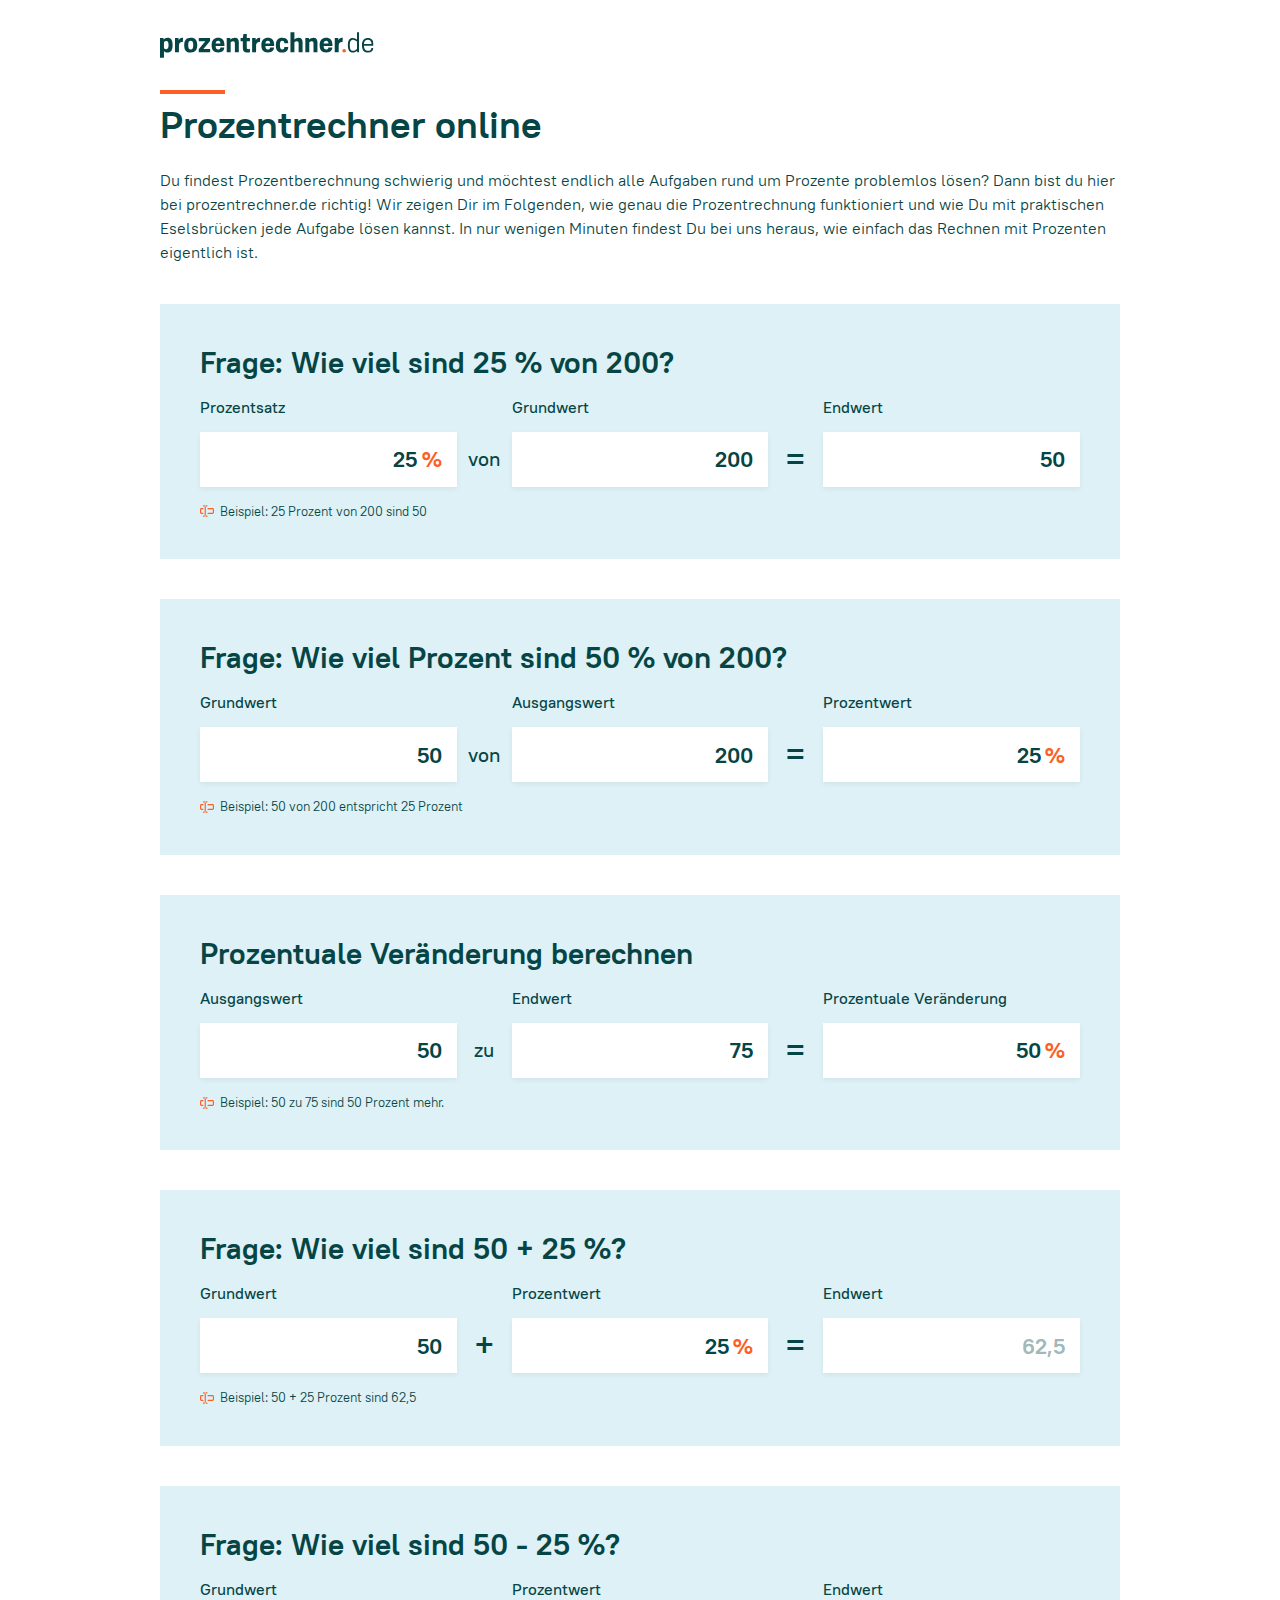
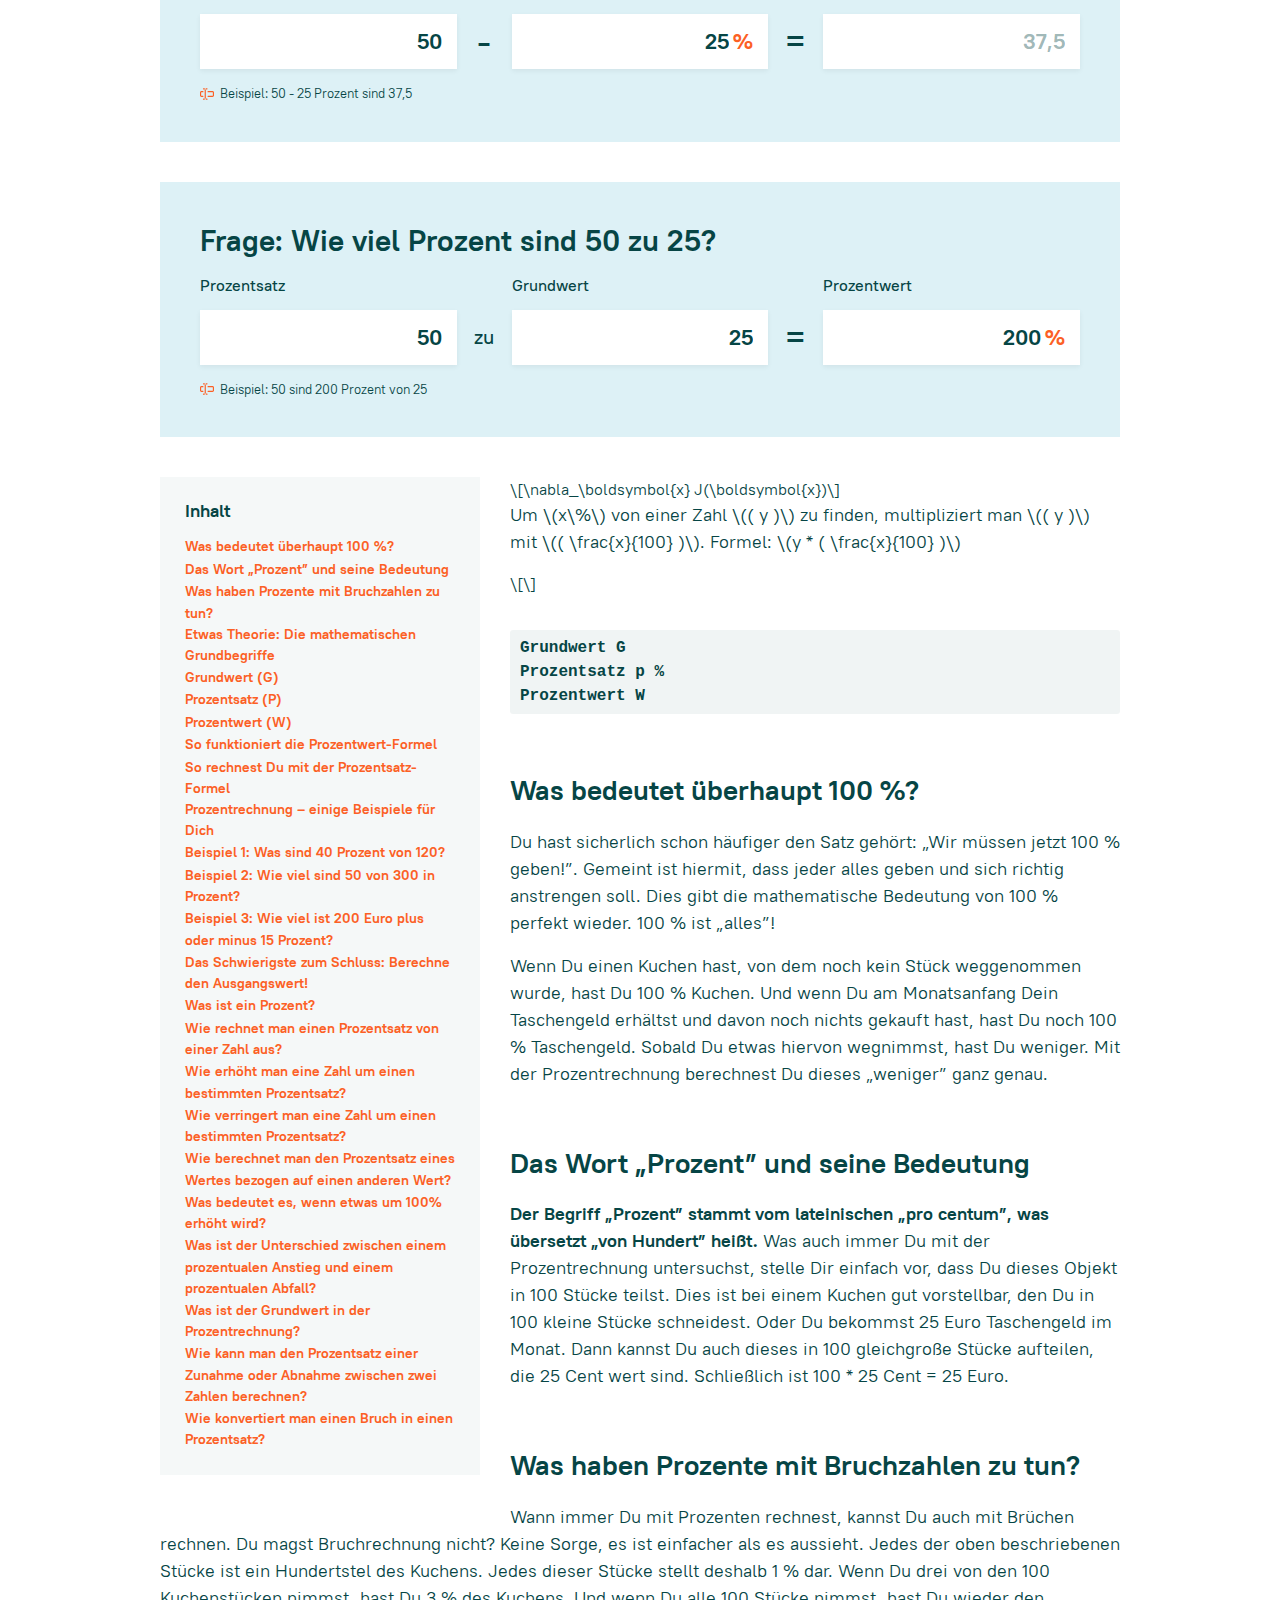
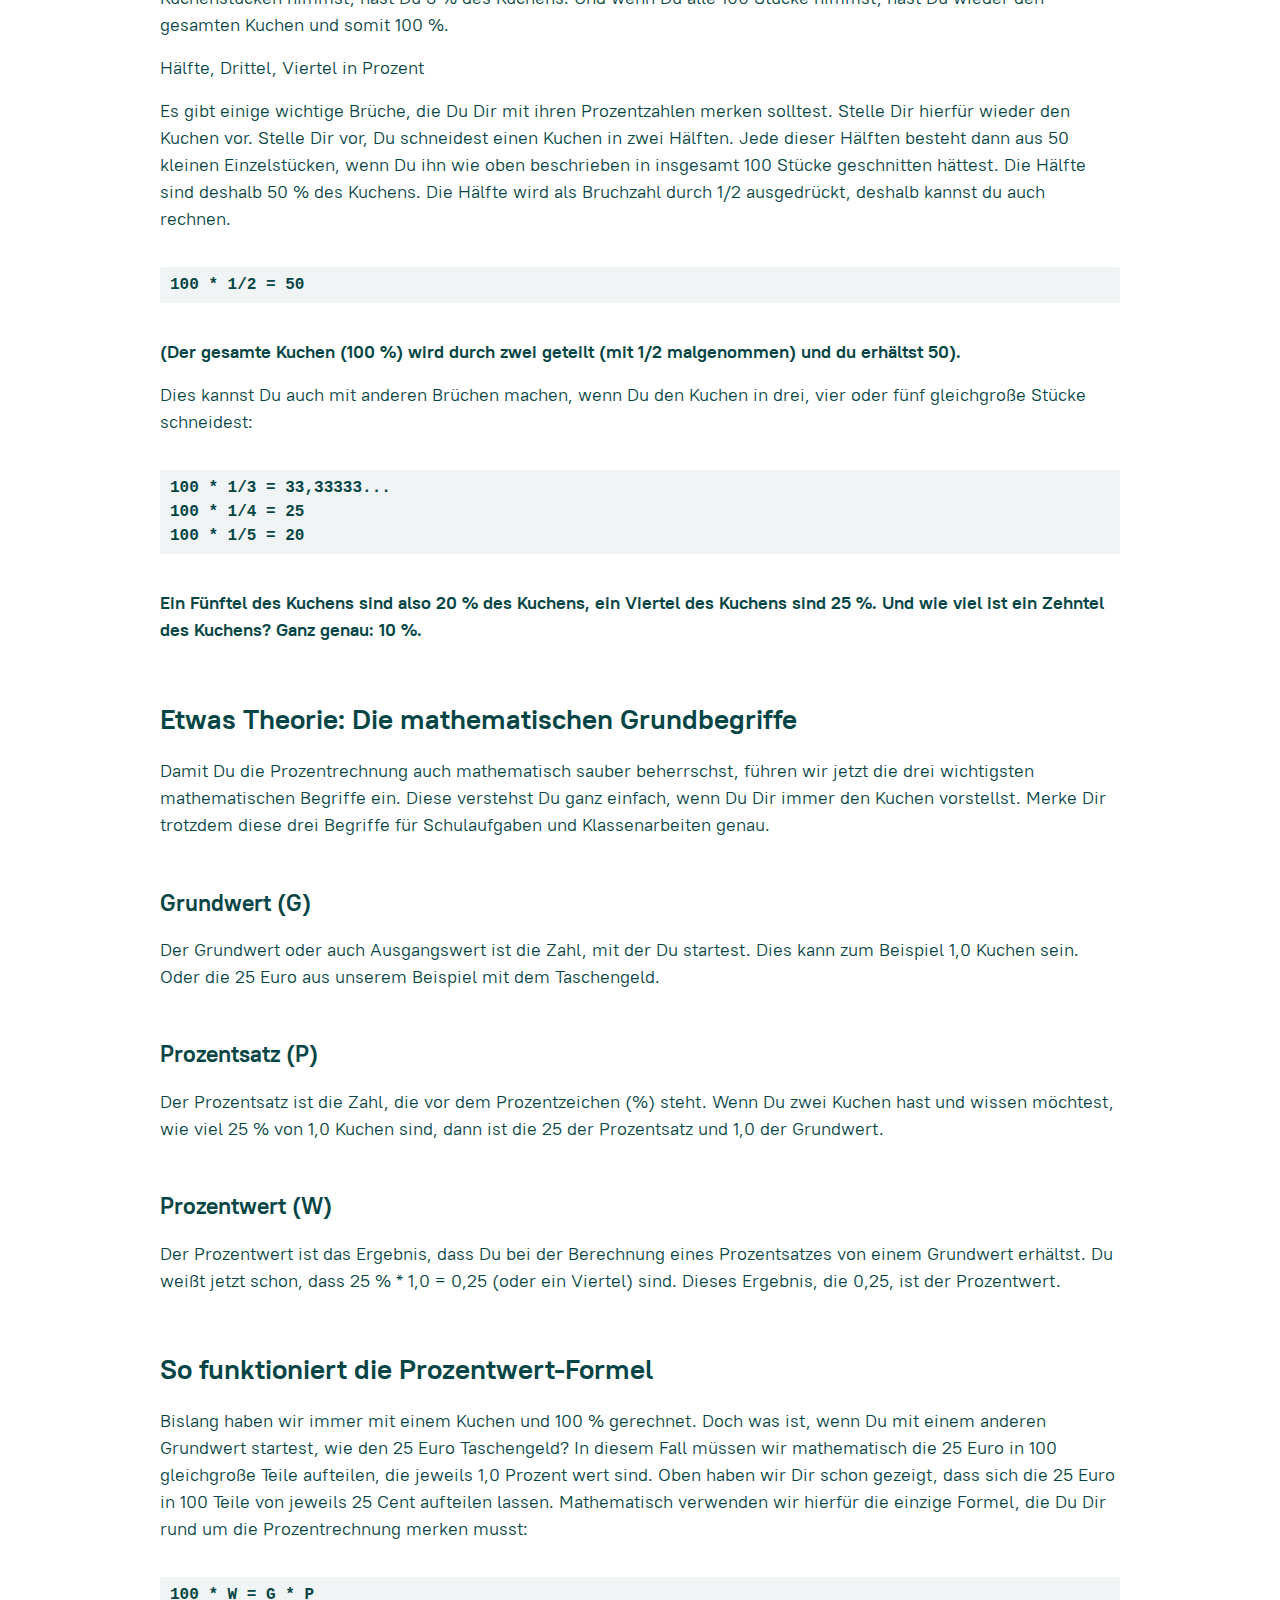
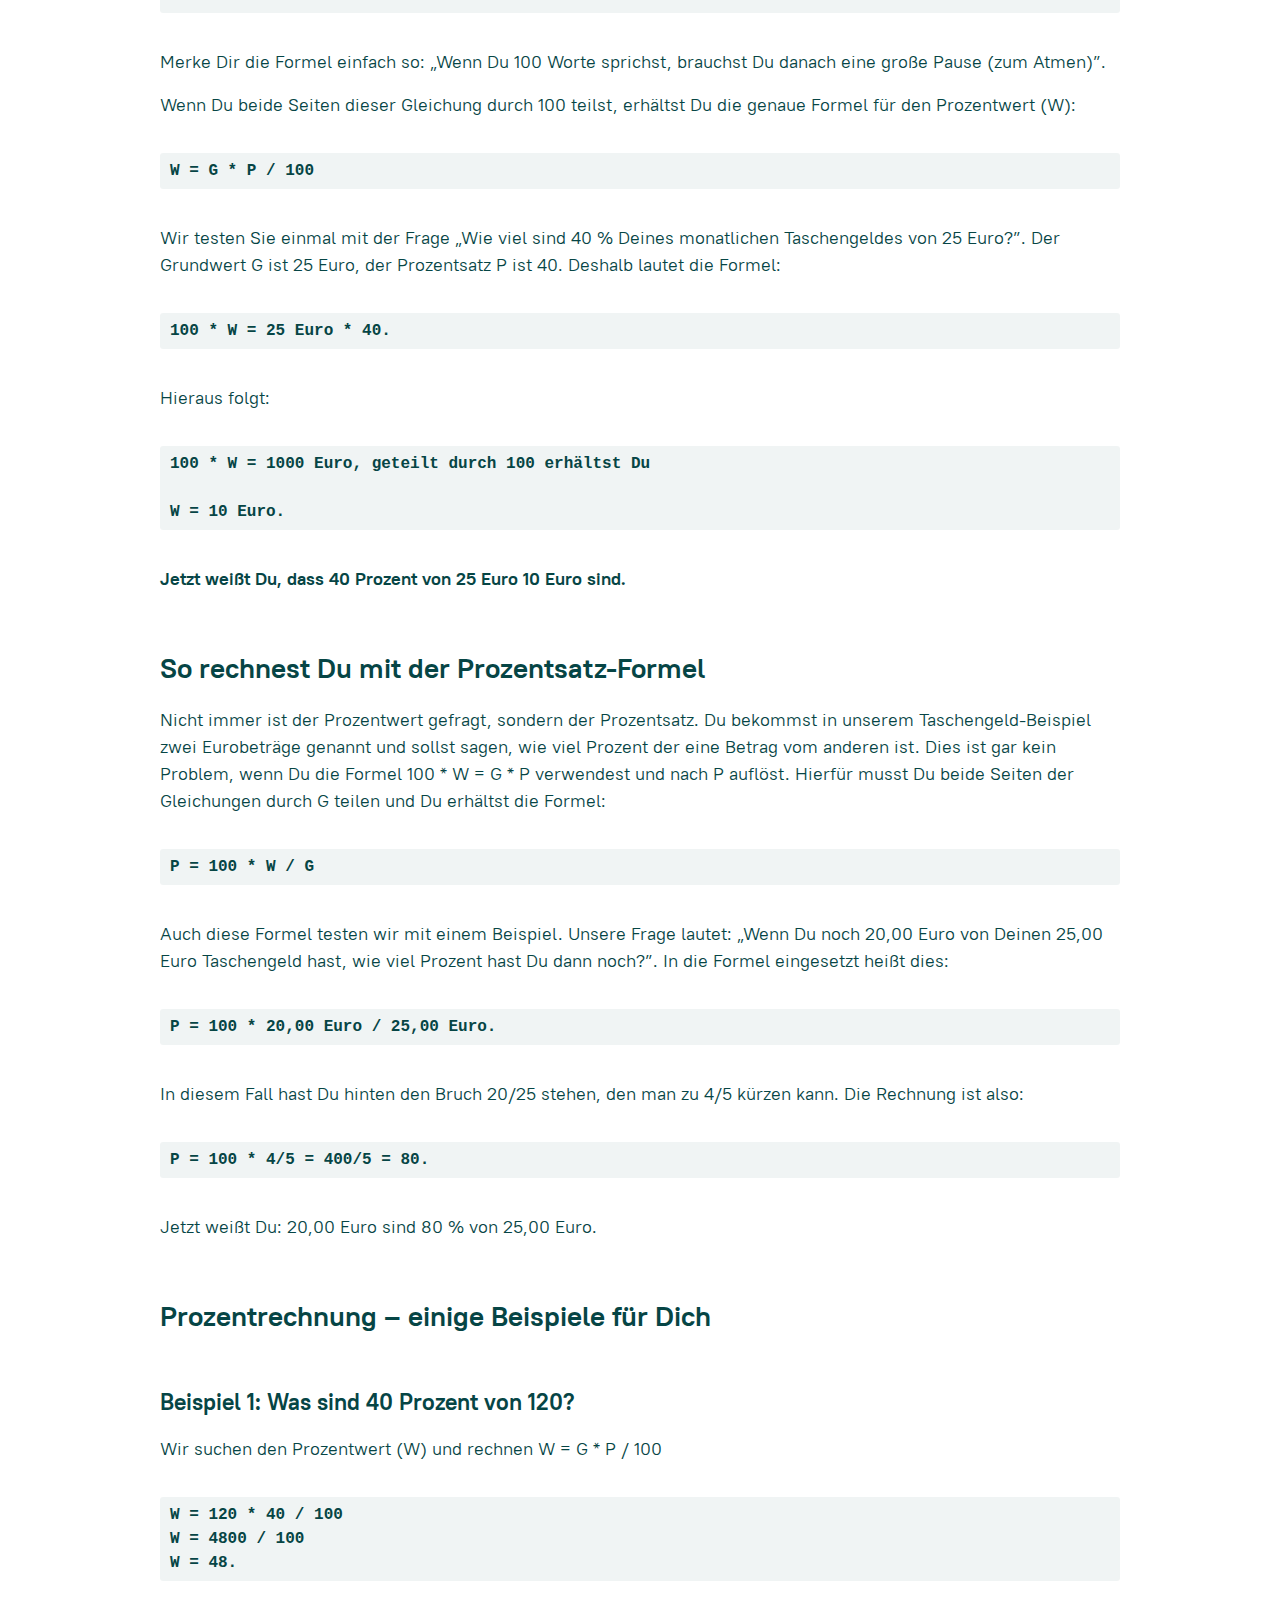
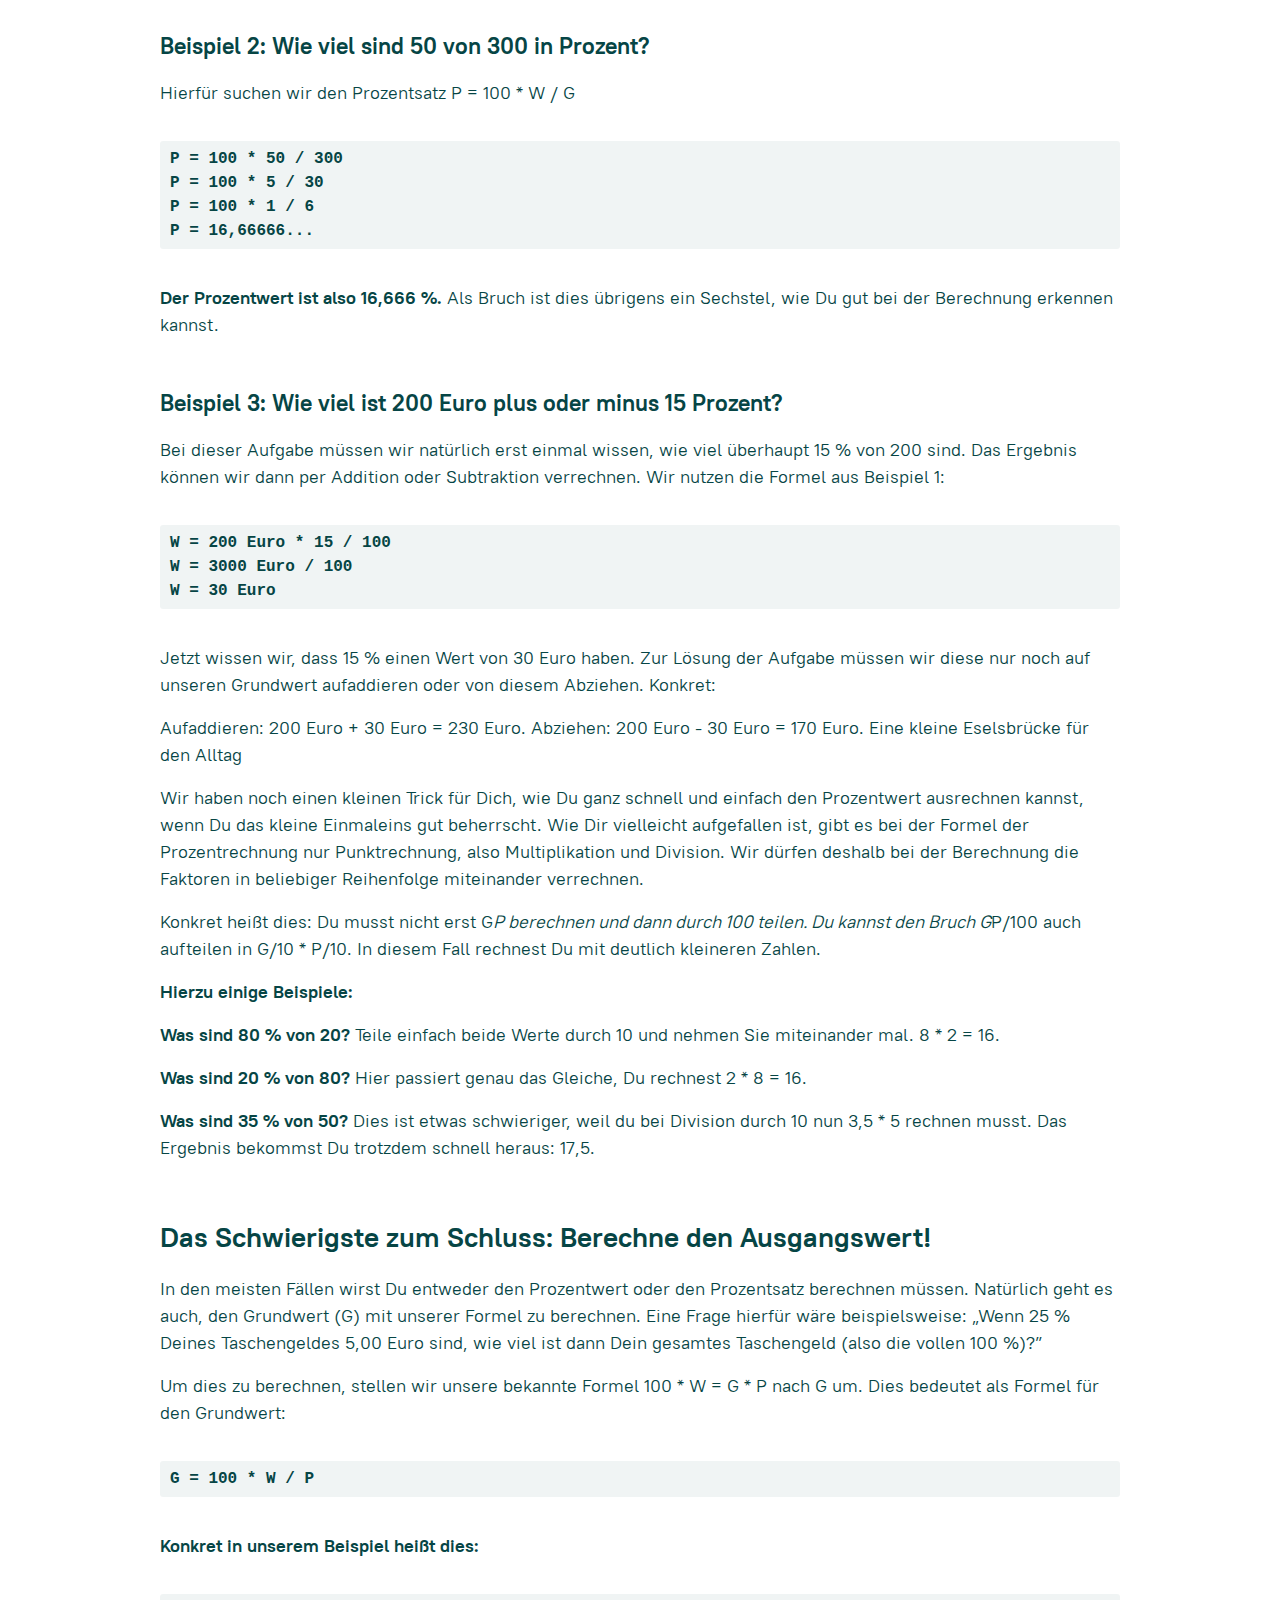
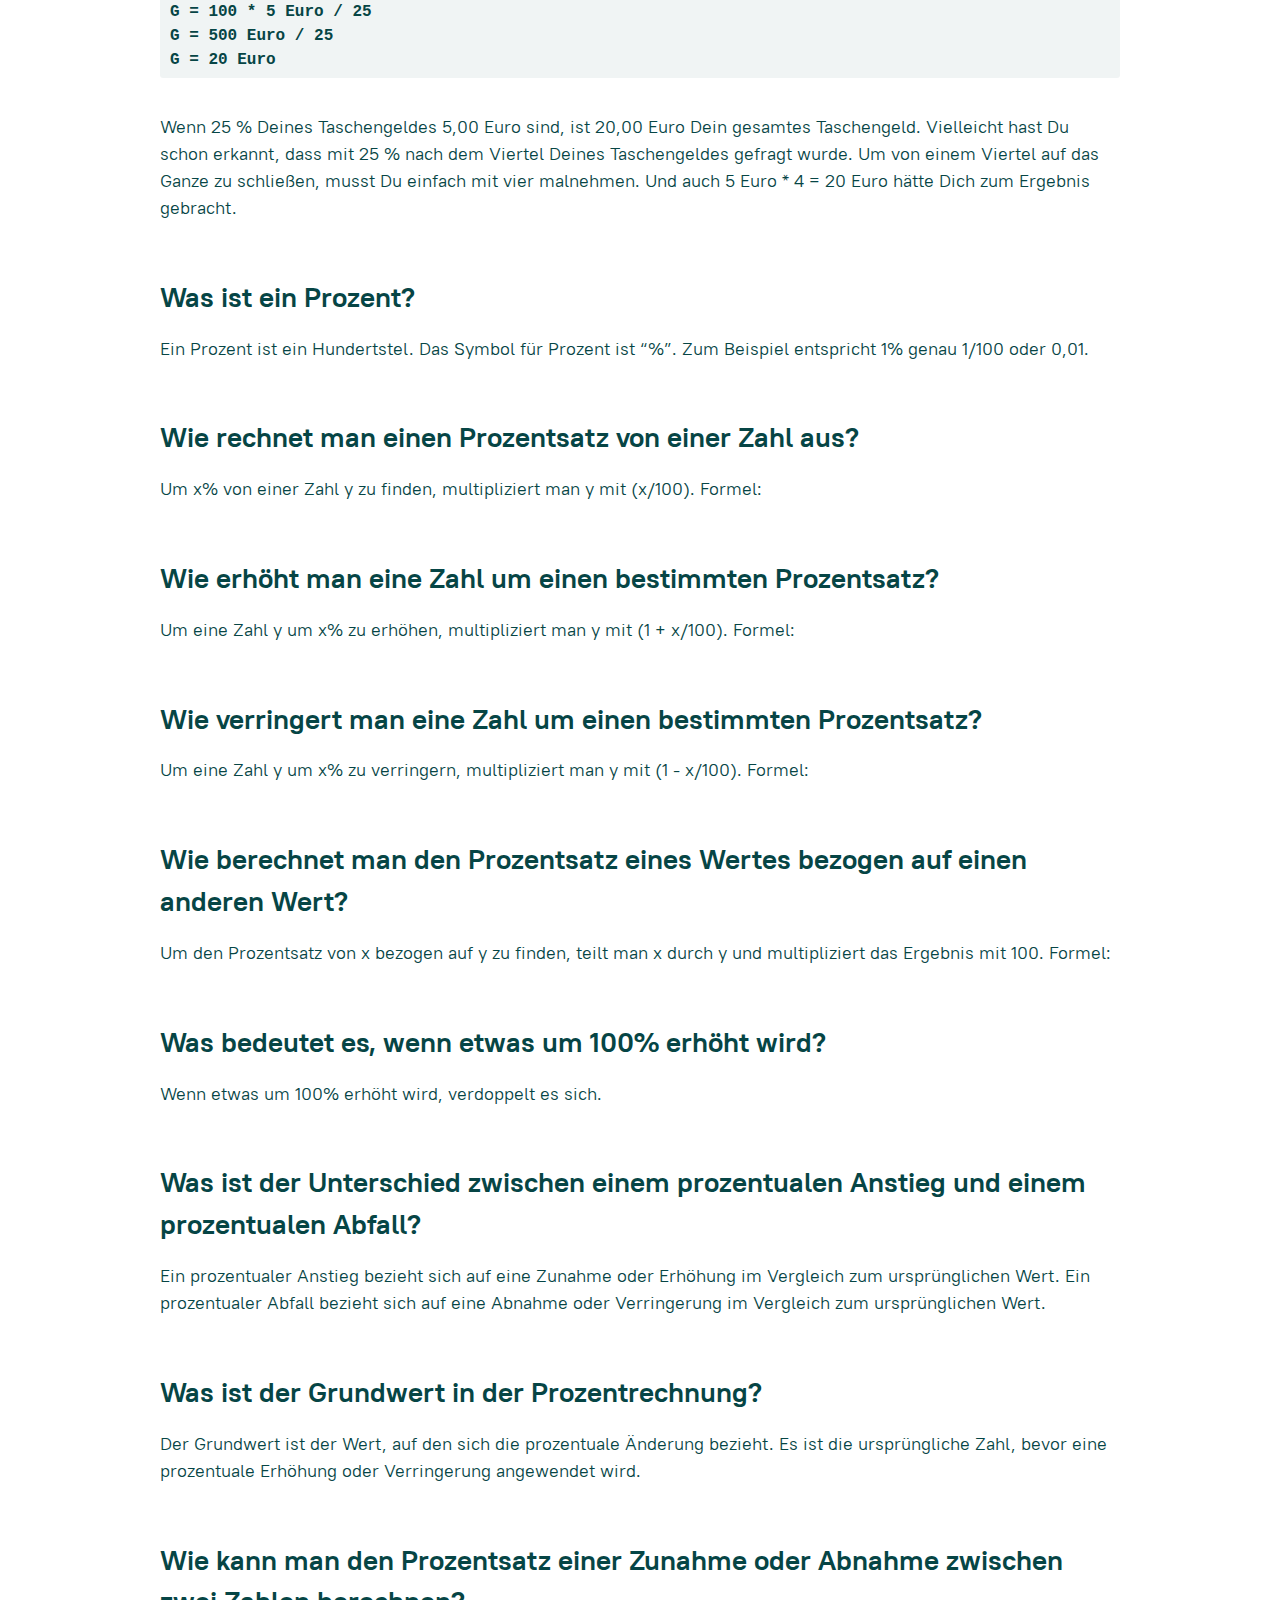
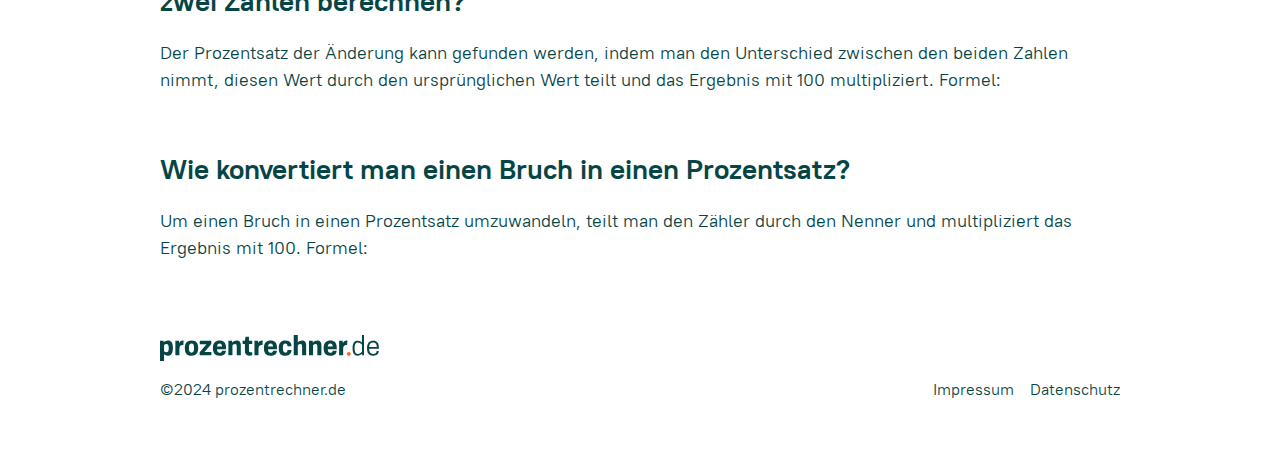
==== commit 5f44ef54: "Update 2024-08-06_14:31:44" ====
--- a/index.html
+++ b/index.html
@@ -28,6 +28,9 @@
     <meta name="msapplication-TileColor" content="#da532c">
     <meta name="msapplication-config" content="/assets/images/browserconfig.xml">
     <meta name="theme-color" content="#ffffff">
+
+<!--    <script src="https://cdn.mathjax.org/mathjax/latest/MathJax.js?config=TeX-AMS-MML_HTMLorMML" type="text/javascript"></script>-->
+
 
     <meta name="robots" content="index, follow"/>
 
@@ -165,7 +168,7 @@
 
                     
 
-                        <label class="c-Calc-label" for="calcInput520350">
+                        <label class="c-Calc-label" for="calcInput45348">
                             <span class="e-Text">Prozentsatz</span>
                         </label>
 
@@ -174,7 +177,7 @@
                     <label class="c-Calc-input o-FormText">
 
                         <div class="o-FormText-wrapper">
-                            <input class="o-FormText-input o-FormText-input--height jsCalcInputOperand" id="calcInput520350" value="25" placeholder="25" type="number">
+                            <input class="o-FormText-input o-FormText-input--height jsCalcInputOperand" id="calcInput45348" value="25" placeholder="25" type="number">
                         </div>
 
                         
@@ -213,7 +216,7 @@
 
                     
 
-                        <label class="c-Calc-label" for="calcInput114868">
+                        <label class="c-Calc-label" for="calcInput691406">
                             <span class="e-Text">Grundwert</span>
                         </label>
 
@@ -222,7 +225,7 @@
                     <label class="c-Calc-input o-FormText">
 
                         <div class="o-FormText-wrapper">
-                            <input class="o-FormText-input o-FormText-input--height jsCalcInputOperand" id="calcInput114868" value="200" placeholder="200" type="number">
+                            <input class="o-FormText-input o-FormText-input--height jsCalcInputOperand" id="calcInput691406" value="200" placeholder="200" type="number">
                         </div>
 
                         
@@ -259,7 +262,7 @@
 
                     
 
-                        <label class="c-Calc-label" for="calcInput229000">
+                        <label class="c-Calc-label" for="calcInput470679">
                             <span class="e-Text">Endwert</span>
                         </label>
 
@@ -268,7 +271,7 @@
                     <label class="c-Calc-input o-FormText">
 
                         <div class="o-FormText-wrapper">
-                            <input class="o-FormText-input o-FormText-input--height jsCalcInputResult" id="calcInput229000" value="50" placeholder="50" type="number" readonly>
+                            <input class="o-FormText-input o-FormText-input--height jsCalcInputResult" id="calcInput470679" value="50" placeholder="50" type="number" readonly>
                         </div>
 
                         
@@ -314,7 +317,7 @@
 
 <form class="c-Calc o-Box o-Form jsCalc" data-calc="f2">
 
-    <div class="c-Calc-title jsCalcTitle">Frage: Wie viel Prozent sind Beispiel: <span class="f">50</span> % von <span class="s">200</span>?</div>
+    <div class="c-Calc-title jsCalcTitle">Frage: Wie viel Prozent sind <span class="f">50</span> % von <span class="s">200</span>?</div>
 
 
 
@@ -330,7 +333,7 @@
 
                     
 
-                        <label class="c-Calc-label" for="calcInput1845">
+                        <label class="c-Calc-label" for="calcInput770383">
                             <span class="e-Text">Grundwert</span>
                         </label>
 
@@ -339,7 +342,7 @@
                     <label class="c-Calc-input o-FormText">
 
                         <div class="o-FormText-wrapper">
-                            <input class="o-FormText-input o-FormText-input--height jsCalcInputOperand" id="calcInput1845" value="50" placeholder="50" type="number">
+                            <input class="o-FormText-input o-FormText-input--height jsCalcInputOperand" id="calcInput770383" value="50" placeholder="50" type="number">
                         </div>
 
                         
@@ -376,7 +379,7 @@
 
                     
 
-                        <label class="c-Calc-label" for="calcInput496892">
+                        <label class="c-Calc-label" for="calcInput704349">
                             <span class="e-Text">Ausgangswert</span>
                         </label>
 
@@ -385,7 +388,7 @@
                     <label class="c-Calc-input o-FormText">
 
                         <div class="o-FormText-wrapper">
-                            <input class="o-FormText-input o-FormText-input--height jsCalcInputOperand" id="calcInput496892" value="200" placeholder="200" type="number">
+                            <input class="o-FormText-input o-FormText-input--height jsCalcInputOperand" id="calcInput704349" value="200" placeholder="200" type="number">
                         </div>
 
                         
@@ -422,7 +425,7 @@
 
                     
 
-                        <label class="c-Calc-label" for="calcInput35942">
+                        <label class="c-Calc-label" for="calcInput573051">
                             <span class="e-Text">Prozentwert</span>
                         </label>
 
@@ -431,7 +434,7 @@
                     <label class="c-Calc-input o-FormText">
 
                         <div class="o-FormText-wrapper">
-                            <input class="o-FormText-input o-FormText-input--height jsCalcInputResult" id="calcInput35942" value="25" placeholder="25" type="number" readonly>
+                            <input class="o-FormText-input o-FormText-input--height jsCalcInputResult" id="calcInput573051" value="25" placeholder="25" type="number" readonly>
                         </div>
 
                         
@@ -479,7 +482,7 @@
 
 <form class="c-Calc o-Box o-Form jsCalc" data-calc="f3">
 
-    <div class="c-Calc-title jsCalcTitle">Prozentualen Veränderung berechnen</div>
+    <div class="c-Calc-title jsCalcTitle">Prozentuale Veränderung berechnen</div>
 
 
 
@@ -495,7 +498,7 @@
 
                     
 
-                        <label class="c-Calc-label" for="calcInput449055">
+                        <label class="c-Calc-label" for="calcInput461184">
                             <span class="e-Text">Ausgangswert</span>
                         </label>
 
@@ -504,7 +507,7 @@
                     <label class="c-Calc-input o-FormText">
 
                         <div class="o-FormText-wrapper">
-                            <input class="o-FormText-input o-FormText-input--height jsCalcInputOperand" id="calcInput449055" value="50" placeholder="50" type="number">
+                            <input class="o-FormText-input o-FormText-input--height jsCalcInputOperand" id="calcInput461184" value="50" placeholder="50" type="number">
                         </div>
 
                         
@@ -541,7 +544,7 @@
 
                     
 
-                        <label class="c-Calc-label" for="calcInput886415">
+                        <label class="c-Calc-label" for="calcInput936328">
                             <span class="e-Text">Endwert</span>
                         </label>
 
@@ -550,7 +553,7 @@
                     <label class="c-Calc-input o-FormText">
 
                         <div class="o-FormText-wrapper">
-                            <input class="o-FormText-input o-FormText-input--height jsCalcInputOperand" id="calcInput886415" value="75" placeholder="75" type="number">
+                            <input class="o-FormText-input o-FormText-input--height jsCalcInputOperand" id="calcInput936328" value="75" placeholder="75" type="number">
                         </div>
 
                         
@@ -587,7 +590,7 @@
 
                     
 
-                        <label class="c-Calc-label" for="calcInput254113">
+                        <label class="c-Calc-label" for="calcInput765680">
                             <span class="e-Text">Prozentuale Veränderung</span>
                         </label>
 
@@ -596,7 +599,7 @@
                     <label class="c-Calc-input o-FormText">
 
                         <div class="o-FormText-wrapper">
-                            <input class="o-FormText-input o-FormText-input--height jsCalcInputResult" id="calcInput254113" value="50" placeholder="50" type="number" readonly>
+                            <input class="o-FormText-input o-FormText-input--height jsCalcInputResult" id="calcInput765680" value="50" placeholder="50" type="number" readonly>
                         </div>
 
                         
@@ -660,7 +663,7 @@
 
                     
 
-                        <label class="c-Calc-label" for="calcInput342393">
+                        <label class="c-Calc-label" for="calcInput152259">
                             <span class="e-Text">Grundwert</span>
                         </label>
 
@@ -669,7 +672,7 @@
                     <label class="c-Calc-input o-FormText">
 
                         <div class="o-FormText-wrapper">
-                            <input class="o-FormText-input o-FormText-input--height jsCalcInputOperand" id="calcInput342393" value="50" placeholder="50" type="number">
+                            <input class="o-FormText-input o-FormText-input--height jsCalcInputOperand" id="calcInput152259" value="50" placeholder="50" type="number">
                         </div>
 
                         
@@ -706,7 +709,7 @@
 
                     
 
-                        <label class="c-Calc-label" for="calcInput971231">
+                        <label class="c-Calc-label" for="calcInput616496">
                             <span class="e-Text">Prozentwert</span>
                         </label>
 
@@ -715,7 +718,7 @@
                     <label class="c-Calc-input o-FormText">
 
                         <div class="o-FormText-wrapper">
-                            <input class="o-FormText-input o-FormText-input--height jsCalcInputOperand" id="calcInput971231" value="25" placeholder="25" type="number">
+                            <input class="o-FormText-input o-FormText-input--height jsCalcInputOperand" id="calcInput616496" value="25" placeholder="25" type="number">
                         </div>
 
                         
@@ -754,7 +757,7 @@
 
                     
 
-                        <label class="c-Calc-label" for="calcInput191098">
+                        <label class="c-Calc-label" for="calcInput238105">
                             <span class="e-Text">Endwert</span>
                         </label>
 
@@ -763,7 +766,7 @@
                     <label class="c-Calc-input o-FormText">
 
                         <div class="o-FormText-wrapper">
-                            <input class="o-FormText-input o-FormText-input--height jsCalcInputResult" id="calcInput191098" value="62,5" placeholder="62,5" type="number" readonly>
+                            <input class="o-FormText-input o-FormText-input--height jsCalcInputResult" id="calcInput238105" value="62,5" placeholder="62,5" type="number" readonly>
                         </div>
 
                         
@@ -825,7 +828,7 @@
 
                     
 
-                        <label class="c-Calc-label" for="calcInput575463">
+                        <label class="c-Calc-label" for="calcInput874461">
                             <span class="e-Text">Grundwert</span>
                         </label>
 
@@ -834,7 +837,7 @@
                     <label class="c-Calc-input o-FormText">
 
                         <div class="o-FormText-wrapper">
-                            <input class="o-FormText-input o-FormText-input--height jsCalcInputOperand" id="calcInput575463" value="50" placeholder="50" type="number">
+                            <input class="o-FormText-input o-FormText-input--height jsCalcInputOperand" id="calcInput874461" value="50" placeholder="50" type="number">
                         </div>
 
                         
@@ -871,7 +874,7 @@
 
                     
 
-                        <label class="c-Calc-label" for="calcInput171495">
+                        <label class="c-Calc-label" for="calcInput791086">
                             <span class="e-Text">Prozentwert</span>
                         </label>
 
@@ -880,7 +883,7 @@
                     <label class="c-Calc-input o-FormText">
 
                         <div class="o-FormText-wrapper">
-                            <input class="o-FormText-input o-FormText-input--height jsCalcInputOperand" id="calcInput171495" value="25" placeholder="25" type="number">
+                            <input class="o-FormText-input o-FormText-input--height jsCalcInputOperand" id="calcInput791086" value="25" placeholder="25" type="number">
                         </div>
 
                         
@@ -919,7 +922,7 @@
 
                     
 
-                        <label class="c-Calc-label" for="calcInput167">
+                        <label class="c-Calc-label" for="calcInput755701">
                             <span class="e-Text">Endwert</span>
                         </label>
 
@@ -928,7 +931,7 @@
                     <label class="c-Calc-input o-FormText">
 
                         <div class="o-FormText-wrapper">
-                            <input class="o-FormText-input o-FormText-input--height jsCalcInputResult" id="calcInput167" value="37,5" placeholder="37,5" type="number" readonly>
+                            <input class="o-FormText-input o-FormText-input--height jsCalcInputResult" id="calcInput755701" value="37,5" placeholder="37,5" type="number" readonly>
                         </div>
 
                         
@@ -990,7 +993,7 @@
 
                     
 
-                        <label class="c-Calc-label" for="calcInput64987">
+                        <label class="c-Calc-label" for="calcInput592870">
                             <span class="e-Text">Prozentsatz</span>
                         </label>
 
@@ -999,7 +1002,7 @@
                     <label class="c-Calc-input o-FormText">
 
                         <div class="o-FormText-wrapper">
-                            <input class="o-FormText-input o-FormText-input--height jsCalcInputOperand" id="calcInput64987" value="50" placeholder="50" type="number">
+                            <input class="o-FormText-input o-FormText-input--height jsCalcInputOperand" id="calcInput592870" value="50" placeholder="50" type="number">
                         </div>
 
                         
@@ -1036,7 +1039,7 @@
 
                     
 
-                        <label class="c-Calc-label" for="calcInput397782">
+                        <label class="c-Calc-label" for="calcInput693535">
                             <span class="e-Text">Grundwert</span>
                         </label>
 
@@ -1045,7 +1048,7 @@
                     <label class="c-Calc-input o-FormText">
 
                         <div class="o-FormText-wrapper">
-                            <input class="o-FormText-input o-FormText-input--height jsCalcInputOperand" id="calcInput397782" value="25" placeholder="25" type="number">
+                            <input class="o-FormText-input o-FormText-input--height jsCalcInputOperand" id="calcInput693535" value="25" placeholder="25" type="number">
                         </div>
 
                         
@@ -1082,7 +1085,7 @@
 
                     
 
-                        <label class="c-Calc-label" for="calcInput117053">
+                        <label class="c-Calc-label" for="calcInput891690">
                             <span class="e-Text">Prozentwert</span>
                         </label>
 
@@ -1091,7 +1094,7 @@
                     <label class="c-Calc-input o-FormText">
 
                         <div class="o-FormText-wrapper">
-                            <input class="o-FormText-input o-FormText-input--height jsCalcInputResult" id="calcInput117053" value="200" placeholder="200" type="number" readonly>
+                            <input class="o-FormText-input o-FormText-input--height jsCalcInputResult" id="calcInput891690" value="200" placeholder="200" type="number" readonly>
                         </div>
 
                         
@@ -1171,6 +1174,16 @@
     </ul>
   </li>
   <li><a href="#das-schwierigste-zum-schluss-berechne-den-ausgangswert">Das Schwierigste zum Schluss: Berechne den Ausgangswert!</a></li>
+  <li><a href="#was-ist-ein-prozent">Was ist ein Prozent?</a></li>
+  <li><a href="#wie-rechnet-man-einen-prozentsatz-von-einer-zahl-aus">Wie rechnet man einen Prozentsatz von einer Zahl aus?</a></li>
+  <li><a href="#wie-erhöht-man-eine-zahl-um-einen-bestimmten-prozentsatz">Wie erhöht man eine Zahl um einen bestimmten Prozentsatz?</a></li>
+  <li><a href="#wie-verringert-man-eine-zahl-um-einen-bestimmten-prozentsatz">Wie verringert man eine Zahl um einen bestimmten Prozentsatz?</a></li>
+  <li><a href="#wie-berechnet-man-den-prozentsatz-eines-wertes-bezogen-auf-einen-anderen-wert">Wie berechnet man den Prozentsatz eines Wertes bezogen auf einen anderen Wert?</a></li>
+  <li><a href="#was-bedeutet-es-wenn-etwas-um-100-erhöht-wird">Was bedeutet es, wenn etwas um 100% erhöht wird?</a></li>
+  <li><a href="#was-ist-der-unterschied-zwischen-einem-prozentualen-anstieg-und-einem-prozentualen-abfall">Was ist der Unterschied zwischen einem prozentualen Anstieg und einem prozentualen Abfall?</a></li>
+  <li><a href="#was-ist-der-grundwert-in-der-prozentrechnung">Was ist der Grundwert in der Prozentrechnung?</a></li>
+  <li><a href="#wie-kann-man-den-prozentsatz-einer-zunahme-oder-abnahme-zwischen-zwei-zahlen-berechnen">Wie kann man den Prozentsatz einer Zunahme oder Abnahme zwischen zwei Zahlen berechnen?</a></li>
+  <li><a href="#wie-konvertiert-man-einen-bruch-in-einen-prozentsatz">Wie konvertiert man einen Bruch in einen Prozentsatz?</a></li>
 </ul>
 
 
@@ -1180,7 +1193,13 @@
 
 
 
-                
+                \[\nabla_\boldsymbol{x} J(\boldsymbol{x})\]
+
+<p>Um \(x\%\) von einer Zahl \(( y )\) zu finden, multipliziert man \(( y )\) mit \(( \frac{x}{100} )\).
+Formel: \(y * ( \frac{x}{100} )\)</p>
+
+\[\]
+
 <div class="language-plaintext highlighter-rouge"><div class="highlight"><pre class="highlight"><code>Grundwert G
 Prozentsatz p %
 Prozentwert W
@@ -1328,7 +1347,7 @@
 
 <h2 id="das-schwierigste-zum-schluss-berechne-den-ausgangswert">Das Schwierigste zum Schluss: Berechne den Ausgangswert!</h2>
 
-<p>In den meisten Fällen wirst Du entweder den Prozentwert oder den Prozentsatz berechnen müssen. Natürlich geht es auch, den Grundwert (G) mit unserer Formel zu berechnen. Eine Frage hierfür wäre beispielsweise: „Wenn 25 % Deines Taschengeldes 5,0 Euro sind, wie viel ist dann Dein gesamtes Taschengeld (also die vollen 100%)?”</p>
+<p>In den meisten Fällen wirst Du entweder den Prozentwert oder den Prozentsatz berechnen müssen. Natürlich geht es auch, den Grundwert (G) mit unserer Formel zu berechnen. Eine Frage hierfür wäre beispielsweise: „Wenn 25 % Deines Taschengeldes 5,00 Euro sind, wie viel ist dann Dein gesamtes Taschengeld (also die vollen 100 %)?”</p>
 
 <p>Um dies zu berechnen, stellen wir unsere bekannte Formel 100 * W = G * P nach G um. Dies bedeutet als Formel für den Grundwert:</p>
 
@@ -1342,7 +1361,43 @@
 G = 20 Euro
 </code></pre></div></div>
 
-<p>Wenn 25 % Deines Taschengeldes 5,0 Euro sind, ist 20,0 Euro Dein gesamtes Taschengeld. Vielleicht hast Du schon erkannt, dass mit 25 % nach dem Viertel Deines Taschengeldes gefragt wurde. Um von einem Viertel auf das Ganze zu schließen, musst Du einfach mit vier malnehmen. Und auch 5 Euro * 4 = 20 Euro hätte Dich zum Ergebnis gebracht.</p>
+<p>Wenn 25 % Deines Taschengeldes 5,00 Euro sind, ist 20,00 Euro Dein gesamtes Taschengeld. Vielleicht hast Du schon erkannt, dass mit 25 % nach dem Viertel Deines Taschengeldes gefragt wurde. Um von einem Viertel auf das Ganze zu schließen, musst Du einfach mit vier malnehmen. Und auch 5 Euro * 4 = 20 Euro hätte Dich zum Ergebnis gebracht.</p>
+
+<h2 id="was-ist-ein-prozent">Was ist ein Prozent?</h2>
+<p>Ein Prozent ist ein Hundertstel. Das Symbol für Prozent ist “%”. Zum Beispiel entspricht 1% genau 1/100 oder 0,01.</p>
+
+<h2 id="wie-rechnet-man-einen-prozentsatz-von-einer-zahl-aus">Wie rechnet man einen Prozentsatz von einer Zahl aus?</h2>
+<p>Um x% von einer Zahl y zu finden, multipliziert man y mit (x/100).
+Formel:</p>
+
+<h2 id="wie-erhöht-man-eine-zahl-um-einen-bestimmten-prozentsatz">Wie erhöht man eine Zahl um einen bestimmten Prozentsatz?</h2>
+<p>Um eine Zahl y um x% zu erhöhen, multipliziert man y mit (1 + x/100).
+Formel:</p>
+
+<h2 id="wie-verringert-man-eine-zahl-um-einen-bestimmten-prozentsatz">Wie verringert man eine Zahl um einen bestimmten Prozentsatz?</h2>
+<p>Um eine Zahl y um x% zu verringern, multipliziert man y mit (1 - x/100).
+Formel:</p>
+
+<h2 id="wie-berechnet-man-den-prozentsatz-eines-wertes-bezogen-auf-einen-anderen-wert">Wie berechnet man den Prozentsatz eines Wertes bezogen auf einen anderen Wert?</h2>
+<p>Um den Prozentsatz von x bezogen auf y zu finden, teilt man x durch y und multipliziert das Ergebnis mit 100.
+Formel:</p>
+
+<h2 id="was-bedeutet-es-wenn-etwas-um-100-erhöht-wird">Was bedeutet es, wenn etwas um 100% erhöht wird?</h2>
+<p>Wenn etwas um 100% erhöht wird, verdoppelt es sich.</p>
+
+<h2 id="was-ist-der-unterschied-zwischen-einem-prozentualen-anstieg-und-einem-prozentualen-abfall">Was ist der Unterschied zwischen einem prozentualen Anstieg und einem prozentualen Abfall?</h2>
+<p>Ein prozentualer Anstieg bezieht sich auf eine Zunahme oder Erhöhung im Vergleich zum ursprünglichen Wert. Ein prozentualer Abfall bezieht sich auf eine Abnahme oder Verringerung im Vergleich zum ursprünglichen Wert.</p>
+
+<h2 id="was-ist-der-grundwert-in-der-prozentrechnung">Was ist der Grundwert in der Prozentrechnung?</h2>
+<p>Der Grundwert ist der Wert, auf den sich die prozentuale Änderung bezieht. Es ist die ursprüngliche Zahl, bevor eine prozentuale Erhöhung oder Verringerung angewendet wird.</p>
+
+<h2 id="wie-kann-man-den-prozentsatz-einer-zunahme-oder-abnahme-zwischen-zwei-zahlen-berechnen">Wie kann man den Prozentsatz einer Zunahme oder Abnahme zwischen zwei Zahlen berechnen?</h2>
+<p>Der Prozentsatz der Änderung kann gefunden werden, indem man den Unterschied zwischen den beiden Zahlen nimmt, diesen Wert durch den ursprünglichen Wert teilt und das Ergebnis mit 100 multipliziert.
+Formel:</p>
+
+<h2 id="wie-konvertiert-man-einen-bruch-in-einen-prozentsatz">Wie konvertiert man einen Bruch in einen Prozentsatz?</h2>
+<p>Um einen Bruch in einen Prozentsatz umzuwandeln, teilt man den Zähler durch den Nenner und multipliziert das Ergebnis mit 100.
+Formel:</p>
 
 
 
@@ -1381,7 +1436,7 @@
 
             <div class="c-Colophon-col col-12 col-5@md">
 
-                <div class="c-Colophon-copy">&copy;2023 prozentrechner.de</div>
+                <div class="c-Colophon-copy">&copy;2024 prozentrechner.de</div>
 
             </div>
 
@@ -1500,7 +1555,7 @@
 
 
 
-<script src="/assets/scripts/main.js"></script>
+<script src="/assets/scripts/main.js" type="module"></script>
 
 
 </body>
--- a/assets/styles/main.css
+++ b/assets/styles/main.css
@@ -0,0 +1 @@
+*{box-sizing:border-box}::before,::after{box-sizing:inherit}html{line-height:1.15;-webkit-text-size-adjust:100%;-webkit-tap-highlight-color:rgba(0,0,0,0)}body{margin:0}main{display:block}p,table,blockquote,address,pre,iframe,form,figure,dl{margin:0}h1,h2,h3,h4,h5,h6{font-size:inherit;line-height:inherit;font-weight:inherit;margin:0}ul,ol{margin:0;padding:0;list-style:none}dt{font-weight:bold}dd{margin-left:0}hr{box-sizing:content-box;height:0;overflow:visible;border:0;border-top:1px solid;margin:0;clear:both;color:inherit}pre{font-family:monospace,monospace;font-size:inherit}address{font-style:inherit}a{background-color:rgba(0,0,0,0);text-decoration:none;color:inherit}abbr[title]{border-bottom:none;text-decoration:underline;text-decoration:underline dotted}b,strong{font-weight:bolder}code,kbd,samp{font-family:monospace,monospace;font-size:inherit}small{font-size:80%}sub,sup{font-size:75%;line-height:0;position:relative;vertical-align:baseline}sub{bottom:-0.25em}sup{top:-0.5em}img{border-style:none;vertical-align:bottom}embed,object,iframe{border:0;vertical-align:bottom}button,input,optgroup,select,textarea{-webkit-appearance:none;appearance:none;vertical-align:middle;color:inherit;font:inherit;border:0;background:rgba(0,0,0,0);padding:0;margin:0;outline:0;border-radius:0;text-align:inherit}[type=checkbox]{-webkit-appearance:checkbox;appearance:checkbox}[type=radio]{-webkit-appearance:radio;appearance:radio}button,input{overflow:visible}button,select{text-transform:none}button,[type=button],[type=reset],[type=submit]{cursor:pointer;-webkit-appearance:none;appearance:none}button[disabled],[type=button][disabled],[type=reset][disabled],[type=submit][disabled]{cursor:default}button::-moz-focus-inner,[type=button]::-moz-focus-inner,[type=reset]::-moz-focus-inner,[type=submit]::-moz-focus-inner{border-style:none;padding:0}button:-moz-focusring,[type=button]:-moz-focusring,[type=reset]:-moz-focusring,[type=submit]:-moz-focusring{outline:1px dotted ButtonText}fieldset{margin:0;padding:0;border:0;min-width:0}legend{color:inherit;display:table;max-width:100%;padding:0;white-space:normal}progress{vertical-align:baseline}textarea{overflow:auto}[type=checkbox],[type=radio]{padding:0}[type=number]::-webkit-inner-spin-button,[type=number]::-webkit-outer-spin-button{height:auto}[type=search]{outline-offset:-2px}[type=search]::-webkit-search-decoration{-webkit-appearance:none}::-webkit-file-upload-button{-webkit-appearance:button;font:inherit}label[for]{cursor:pointer}details{display:block}summary{display:list-item}table{border-collapse:collapse;border-spacing:0}caption{text-align:left}td,th{vertical-align:top}th{text-align:left;font-weight:bold}template{display:none}[hidden]{display:none}@font-face{font-family:"PT Root UI";src:local("PT Root UI"),local("PTRootUI-Regular"),url("/assets/fonts/PTRootUI-Regular.woff2") format("woff2"),url("/assets/fonts/PTRootUI-Regular.woff") format("woff");font-weight:normal;font-style:normal;font-display:swap}@font-face{font-family:"PT Root UI";src:local("PT Root UI Medium"),local("PTRootUI-Medium"),url("/assets/fonts/PTRootUI-Medium.woff2") format("woff2"),url("/assets/fonts/PTRootUI-Medium.woff") format("woff");font-weight:500;font-style:normal;font-display:swap}@font-face{font-family:"PT Root UI";src:local("PT Root UI Bold"),local("PTRootUI-Bold"),url("/assets/fonts/PTRootUI-Bold.woff2") format("woff2"),url("/assets/fonts/PTRootUI-Bold.woff") format("woff");font-weight:bold;font-style:normal;font-display:swap}@font-face{font-family:"PT Root UI";src:local("PT Root UI Light"),local("PTRootUI-Light"),url("/assets/fonts/PTRootUI-Light.woff2") format("woff2"),url("/assets/fonts/PTRootUI-Light.woff") format("woff");font-weight:300;font-style:normal;font-display:swap}:root{--color-diamond: 187, 228, 237;--color-cyprus: 6, 69, 69;--color-orange: 252, 96, 37;--color-dolly: 246, 253, 118;--color-white: 255, 255, 255;--color-black: 0, 0, 0;--color-primary: var(--color-orange);--color-accent: var(--color-orange);--bgc: var(--color-white);--color: var(--color-cyprus)}:root{--ff-system: -apple-system, BlinkMacSystemFont, "Segoe UI", Roboto, Oxygen-Sans, Ubuntu, Cantarell, "Helvetica Neue", sans-serif;--ff-mono-1: monospace;--ff-serif-1: serif;--ff-sans-1: "PT Root UI";--ff: var(--ff-sans-1), var(--ff-system);--fz: 16px;--lh: 1.5;--rythm: calc(var(--fz) * var(--lh))}:root{--form-font-size: 16px;--form-line-height: 1.5;--form-border-color: transparent;--form-border-width: 0px;--form-border-style: solid;--form-border-radius: 0px;--form-background-color: var(--bgc);--form-color: var(--color);--form-indent-x: 15px;--form-height: 40px}:root{--gutter: 20px;--gap: 20px}:root{--indent-sm: 30px;--indent-md: 40px;--indent-lg: 50px;--indent-xl: 60px}body{background-color:rgb(var(--bgc));color:rgb(var(--color));font-family:var(--ff);font-size:var(--fz);line-height:var(--lh);overflow-x:hidden}img{max-width:100%}img[width],img[height]{max-width:none}h1,h2,h3,h4,h5,h6{font-weight:normal}[list]::-webkit-calendar-picker-indicator{display:none}textarea{resize:vertical}::-webkit-datetime-edit-fields-wrapper,::-webkit-datetime-edit-text,::-webkit-datetime-edit-minute,::-webkit-datetime-edit-hour-field,::-webkit-datetime-edit-day-field,::-webkit-datetime-edit-month-field,::-webkit-datetime-edit-year-field{padding:0}::-webkit-inner-spin-button{height:auto}[type=search]{-webkit-appearance:textfield}::-webkit-search-decoration{-webkit-appearance:none}::-webkit-color-swatch-wrapper{padding:0}.container{margin-left:auto;margin-right:auto;padding-left:var(--gutter);padding-right:var(--gutter);width:100%}@media(min-width: 425px){.container{max-width:425px}}@media(min-width: 576px){.container{max-width:576px}}@media(min-width: 768px){.container{max-width:768px}}@media(min-width: 880px){.container{max-width:880px}}@media(min-width: 1024px){.container{max-width:1000px}}.container-fluid{margin-left:auto;margin-right:auto;padding-left:var(--gutter);padding-right:var(--gutter);width:100%}.row{display:flex;flex-wrap:wrap;margin-left:calc(var(--gap)*-1);margin-top:calc(var(--gap)*-1)}.row>*{box-sizing:border-box;flex-shrink:0;max-width:100%;padding-left:var(--gap);padding-top:var(--gap);width:100%}.col{flex:1 0 0%;min-width:0}.col-auto{flex:0 0 auto;width:auto}.col-1{flex:0 0 auto;width:8.3333333333%}.col-2{flex:0 0 auto;width:16.6666666667%}.col-3{flex:0 0 auto;width:25%}.col-4{flex:0 0 auto;width:33.3333333333%}.col-5{flex:0 0 auto;width:41.6666666667%}.col-6{flex:0 0 auto;width:50%}.col-7{flex:0 0 auto;width:58.3333333333%}.col-8{flex:0 0 auto;width:66.6666666667%}.col-9{flex:0 0 auto;width:75%}.col-10{flex:0 0 auto;width:83.3333333333%}.col-11{flex:0 0 auto;width:91.6666666667%}.col-12{flex:0 0 auto;width:100%}.offset-auto{margin-left:auto}.offset-0{margin-left:0}.offset-1{margin-left:8.3333333333%}.offset-2{margin-left:16.6666666667%}.offset-3{margin-left:25%}.offset-4{margin-left:33.3333333333%}.offset-5{margin-left:41.6666666667%}.offset-6{margin-left:50%}.offset-7{margin-left:58.3333333333%}.offset-8{margin-left:66.6666666667%}.offset-9{margin-left:75%}.offset-10{margin-left:83.3333333333%}.offset-11{margin-left:91.6666666667%}@media(min-width: 425px){.col\@sm{flex:1 0 0%;min-width:0}.col-auto\@sm{flex:0 0 auto;width:auto}.col-1\@sm{flex:0 0 auto;width:8.3333333333%}.col-2\@sm{flex:0 0 auto;width:16.6666666667%}.col-3\@sm{flex:0 0 auto;width:25%}.col-4\@sm{flex:0 0 auto;width:33.3333333333%}.col-5\@sm{flex:0 0 auto;width:41.6666666667%}.col-6\@sm{flex:0 0 auto;width:50%}.col-7\@sm{flex:0 0 auto;width:58.3333333333%}.col-8\@sm{flex:0 0 auto;width:66.6666666667%}.col-9\@sm{flex:0 0 auto;width:75%}.col-10\@sm{flex:0 0 auto;width:83.3333333333%}.col-11\@sm{flex:0 0 auto;width:91.6666666667%}.col-12\@sm{flex:0 0 auto;width:100%}.offset-auto\@sm{margin-left:auto}.offset-0\@sm{margin-left:0}.offset-1\@sm{margin-left:8.3333333333%}.offset-2\@sm{margin-left:16.6666666667%}.offset-3\@sm{margin-left:25%}.offset-4\@sm{margin-left:33.3333333333%}.offset-5\@sm{margin-left:41.6666666667%}.offset-6\@sm{margin-left:50%}.offset-7\@sm{margin-left:58.3333333333%}.offset-8\@sm{margin-left:66.6666666667%}.offset-9\@sm{margin-left:75%}.offset-10\@sm{margin-left:83.3333333333%}.offset-11\@sm{margin-left:91.6666666667%}}@media(min-width: 576px){.col\@md{flex:1 0 0%;min-width:0}.col-auto\@md{flex:0 0 auto;width:auto}.col-1\@md{flex:0 0 auto;width:8.3333333333%}.col-2\@md{flex:0 0 auto;width:16.6666666667%}.col-3\@md{flex:0 0 auto;width:25%}.col-4\@md{flex:0 0 auto;width:33.3333333333%}.col-5\@md{flex:0 0 auto;width:41.6666666667%}.col-6\@md{flex:0 0 auto;width:50%}.col-7\@md{flex:0 0 auto;width:58.3333333333%}.col-8\@md{flex:0 0 auto;width:66.6666666667%}.col-9\@md{flex:0 0 auto;width:75%}.col-10\@md{flex:0 0 auto;width:83.3333333333%}.col-11\@md{flex:0 0 auto;width:91.6666666667%}.col-12\@md{flex:0 0 auto;width:100%}.offset-auto\@md{margin-left:auto}.offset-0\@md{margin-left:0}.offset-1\@md{margin-left:8.3333333333%}.offset-2\@md{margin-left:16.6666666667%}.offset-3\@md{margin-left:25%}.offset-4\@md{margin-left:33.3333333333%}.offset-5\@md{margin-left:41.6666666667%}.offset-6\@md{margin-left:50%}.offset-7\@md{margin-left:58.3333333333%}.offset-8\@md{margin-left:66.6666666667%}.offset-9\@md{margin-left:75%}.offset-10\@md{margin-left:83.3333333333%}.offset-11\@md{margin-left:91.6666666667%}}@media(min-width: 768px){.col\@lg{flex:1 0 0%;min-width:0}.col-auto\@lg{flex:0 0 auto;width:auto}.col-1\@lg{flex:0 0 auto;width:8.3333333333%}.col-2\@lg{flex:0 0 auto;width:16.6666666667%}.col-3\@lg{flex:0 0 auto;width:25%}.col-4\@lg{flex:0 0 auto;width:33.3333333333%}.col-5\@lg{flex:0 0 auto;width:41.6666666667%}.col-6\@lg{flex:0 0 auto;width:50%}.col-7\@lg{flex:0 0 auto;width:58.3333333333%}.col-8\@lg{flex:0 0 auto;width:66.6666666667%}.col-9\@lg{flex:0 0 auto;width:75%}.col-10\@lg{flex:0 0 auto;width:83.3333333333%}.col-11\@lg{flex:0 0 auto;width:91.6666666667%}.col-12\@lg{flex:0 0 auto;width:100%}.offset-auto\@lg{margin-left:auto}.offset-0\@lg{margin-left:0}.offset-1\@lg{margin-left:8.3333333333%}.offset-2\@lg{margin-left:16.6666666667%}.offset-3\@lg{margin-left:25%}.offset-4\@lg{margin-left:33.3333333333%}.offset-5\@lg{margin-left:41.6666666667%}.offset-6\@lg{margin-left:50%}.offset-7\@lg{margin-left:58.3333333333%}.offset-8\@lg{margin-left:66.6666666667%}.offset-9\@lg{margin-left:75%}.offset-10\@lg{margin-left:83.3333333333%}.offset-11\@lg{margin-left:91.6666666667%}}@media(min-width: 880px){.col\@xl{flex:1 0 0%;min-width:0}.col-auto\@xl{flex:0 0 auto;width:auto}.col-1\@xl{flex:0 0 auto;width:8.3333333333%}.col-2\@xl{flex:0 0 auto;width:16.6666666667%}.col-3\@xl{flex:0 0 auto;width:25%}.col-4\@xl{flex:0 0 auto;width:33.3333333333%}.col-5\@xl{flex:0 0 auto;width:41.6666666667%}.col-6\@xl{flex:0 0 auto;width:50%}.col-7\@xl{flex:0 0 auto;width:58.3333333333%}.col-8\@xl{flex:0 0 auto;width:66.6666666667%}.col-9\@xl{flex:0 0 auto;width:75%}.col-10\@xl{flex:0 0 auto;width:83.3333333333%}.col-11\@xl{flex:0 0 auto;width:91.6666666667%}.col-12\@xl{flex:0 0 auto;width:100%}.offset-auto\@xl{margin-left:auto}.offset-0\@xl{margin-left:0}.offset-1\@xl{margin-left:8.3333333333%}.offset-2\@xl{margin-left:16.6666666667%}.offset-3\@xl{margin-left:25%}.offset-4\@xl{margin-left:33.3333333333%}.offset-5\@xl{margin-left:41.6666666667%}.offset-6\@xl{margin-left:50%}.offset-7\@xl{margin-left:58.3333333333%}.offset-8\@xl{margin-left:66.6666666667%}.offset-9\@xl{margin-left:75%}.offset-10\@xl{margin-left:83.3333333333%}.offset-11\@xl{margin-left:91.6666666667%}}@media(min-width: 1024px){.col\@xxl{flex:1 0 0%;min-width:0}.col-auto\@xxl{flex:0 0 auto;width:auto}.col-1\@xxl{flex:0 0 auto;width:8.3333333333%}.col-2\@xxl{flex:0 0 auto;width:16.6666666667%}.col-3\@xxl{flex:0 0 auto;width:25%}.col-4\@xxl{flex:0 0 auto;width:33.3333333333%}.col-5\@xxl{flex:0 0 auto;width:41.6666666667%}.col-6\@xxl{flex:0 0 auto;width:50%}.col-7\@xxl{flex:0 0 auto;width:58.3333333333%}.col-8\@xxl{flex:0 0 auto;width:66.6666666667%}.col-9\@xxl{flex:0 0 auto;width:75%}.col-10\@xxl{flex:0 0 auto;width:83.3333333333%}.col-11\@xxl{flex:0 0 auto;width:91.6666666667%}.col-12\@xxl{flex:0 0 auto;width:100%}.offset-auto\@xxl{margin-left:auto}.offset-0\@xxl{margin-left:0}.offset-1\@xxl{margin-left:8.3333333333%}.offset-2\@xxl{margin-left:16.6666666667%}.offset-3\@xxl{margin-left:25%}.offset-4\@xxl{margin-left:33.3333333333%}.offset-5\@xxl{margin-left:41.6666666667%}.offset-6\@xxl{margin-left:50%}.offset-7\@xxl{margin-left:58.3333333333%}.offset-8\@xxl{margin-left:66.6666666667%}.offset-9\@xxl{margin-left:75%}.offset-10\@xxl{margin-left:83.3333333333%}.offset-11\@xxl{margin-left:91.6666666667%}}.o-Form{--o-Form__fz: 16px;--o-Form__lh: 1.5;--o-Form__rythm: calc(var(--o-Form__fz) * var(--o-Form__lh));--o-FormElem__bdc: transparent;--o-FormElem__bdw: 0px;--o-FormElem__bds: solid;--o-FormElem__bdrs: 0px;--o-FormElem__bgc: rgb(var(--bgc));--o-FormElem__c: rgb(var(--color));--o-FormElem__height: var(--form-height-1);--o-FormElem__h: unset;--o-FormElem__ix: 15px;--o-FormElem__ib: calc((var(--o-FormElem__height) - var(--o-Form__rythm)) / 2);--o-FormElem__il: var(--o-FormElem__ix);--o-FormElem__ir: var(--o-FormElem__ix);--o-FormElem__it: calc((var(--o-FormElem__height) - var(--o-Form__rythm)) / 2);--o-FormElem-label__c: rgba(var(--color), 0.5);--o-FormElem-input-placeholder__c: rgba(var(--color), 0.5);--o-FormElem-chevron__c: var(--accent);--o-FormElem-chevron__h: 10px;--o-FormElem-chevron__w: 10px;--o-FormElem-chevron__i: 12px}.o-FormText{--o-FormText__height: var(--form-height);--o-FormText__fz: var(--form-font-size);--o-FormText__lh: var(--form-line-height);--o-FormText__rythm: calc(var(--o-FormText__fz) * var(--o-FormText__lh));--o-FormText__bgc: rgb(var(--form-background-color));--o-FormText__bdc: rgb(var(--form-border-color));--o-FormText__bdw: var(--form-border-width);--o-FormText__bds: var(--form-border-style);--o-FormText__bdrs: var(--form-border-radius);--o-FormText__iy: calc((var(--o-FormText__height) - var(--o-FormText__rythm) - var(--o-FormText__bdw)) / 2);--o-FormText__ix: 15px;--o-FormText__it: var(--o-FormText__iy);--o-FormText__ib: var(--o-FormText__iy);--o-FormText__il: var(--o-FormText__ix);--o-FormText__ir: var(--o-FormText__ix);--o-FormText-input__c: rgb(var(--form-color));--o-FormText-input-placeholder__c: rgba(var(--form-color), 0.4);--o-FormText-label__c: rgba(var(--form-color), 0.4);background-color:var(--o-FormText__bgc);border-color:var(--o-FormText__bdc);border-radius:var(--o-FormText__bdrs);border-style:var(--o-FormText__bds);border-width:var(--o-FormText__bdw);cursor:pointer;display:flex;font-size:var(--o-FormText__fz);line-height:var(--o-FormText__lh);padding:var(--o-FormText__it) var(--o-FormText__ir) var(--o-FormText__ib) var(--o-FormText__il);position:relative}.o-FormText-input,.o-FormText-label{font-size:var(--o-FormText__fz);line-height:var(--o-FormText__lh)}.o-FormText-wrapper+.o-FormText-label,.o-FormText-label+.o-FormText-wrapper{padding-left:var(--o-FormText__ix)}.o-FormText-wrapper+.o-FormText-label--tight,.o-FormText-label--tight+.o-FormText-wrapper{padding-left:calc(var(--o-FormText__ix)*.3)}.o-FormText-wrapper{display:flex;font-size:var(--o-FormText__fz);line-height:var(--o-FormText__lh);width:100%}.o-FormText-input{background-color:rgba(0,0,0,0);color:var(--o-FormText-input__c);font-size:var(--o-FormText__fz);line-height:var(--o-FormText__lh);width:100%}.o-FormText-input--height{height:var(--o-FormText__rythm)}.o-FormText-input::placeholder{color:var(--o-FormText-input-placeholder__c)}.o-FormText-input:focus{outline:none}.o-FormText-input[type=number]{-moz-appearance:textfield}.o-FormText-input[type=number]::-webkit-inner-spin-button,.o-FormText-input[type=number]::-webkit-outer-spin-button{-webkit-appearance:none;margin:0}.o-FormText-label{color:var(--o-FormText-label__c);user-select:none}.o-FormSelect{--o-FormSelect__ir: calc(var(--o-FormElem-chevron__i) * 2 + var(--o-FormElem-chevron__w));display:flex;flex-grow:1;position:relative}.o-FormSelect-chevron{align-self:center;color:var(--o-FormElem-chevron__c);display:flex;fill:currentColor;height:var(--o-FormElem-chevron__h);position:absolute;right:var(--o-FormElem-chevron__i);transform:translateY(1px);width:var(--o-FormElem-chevron__w);z-index:55}.o-FormSelect-select{align-items:center;-webkit-appearance:none;-moz-appearance:none;appearance:none;background-color:var(--o-FormElem__bgc);border:var(--o-FormElem__bdw) var(--o-FormElem__bds) var(--o-FormElem__bdc);color:var(--o-FormElem__c);display:flex;font-family:inherit;font-size:var(--o-Form__fz);height:var(--o-FormElem__h);line-height:var(--o-Form__lh);overflow:hidden;padding:var(--o-FormElem__it) var(--o-FormSelect__ir, var(--o-FormElem__ir)) var(--o-FormElem__ib) var(--o-FormElem__il);text-overflow:ellipsis;white-space:nowrap;width:100%;z-index:50}.o-FormSelect-select:focus{outline:none}.o-FormSelect-select::-ms-expand{display:none}.o-FormCheckbox{--o-FormCheckbox__bgc: transparent;--o-FormCheckbox__bgc-hover: var(--jelly);--o-FormCheckbox__bdc: var(--nero-03);--o-FormCheckbox__bdc-hover: var(--jelly);--o-FormCheckbox__bdrs: 0.1875em;--o-FormCheckbox__bds: solid;--o-FormCheckbox__bdw: 1px;--o-FormCheckbox__fz: 13px;--o-FormCheckbox__h: 13.5px;--o-FormCheckbox__w: 13.5px;--o-FormCheckbox-mask__trf: translateY(calc(var(--o-FormCheckbox__fz) * 0.15));--o-FormCheckbox-label__mt: 0px;align-content:flex-start;align-items:baseline;cursor:pointer;display:flex;flex-wrap:nowrap;font-size:var(--o-FormCheckbox__fz)}.o-FormCheckbox--center{--o-FormCheckbox-mask__trf: none;--o-FormCheckbox-label__mt: -0.1em}.o-FormCheckbox--mantis{--o-FormCheckbox__bgc-hover: var(--mantis);--o-FormCheckbox__bdc-hover: var(--mantis)}.o-FormCheckbox-input{clip:rect(0 0 0 0);height:1px;margin:-1px;position:absolute;width:1px}.o-FormCheckbox-mask{align-items:center;background-color:var(--o-FormCheckbox__bgc);background-position:center;background-repeat:no-repeat;background-size:70%;border-color:var(--o-FormCheckbox__bdc);border-radius:var(--o-FormCheckbox__bdrs);border-style:var(--o-FormCheckbox__bds);border-width:var(--o-FormCheckbox__bdw);display:flex;justify-content:center;min-height:var(--o-FormCheckbox__h);min-width:var(--o-FormCheckbox__w);transform:var(--o-FormCheckbox-mask__trf)}.o-FormCheckbox-input:checked~.o-FormCheckbox-mask{background-color:var(--o-FormCheckbox__bgc-hover);background-image:url([data-uri]);border-color:var(--o-FormCheckbox__bdc-hover)}.o-FormCheckbox-mask+.o-FormCheckbox-icon,.o-FormCheckbox-icon+.o-FormCheckbox-mask{margin-left:10px}.o-FormCheckbox-mask+.o-FormCheckbox-label,.o-FormCheckbox-label+.o-FormCheckbox-mask{margin-left:8px}.o-FormCheckbox-label{font-size:var(--o-FormCheckbox__fz);line-height:1.2;margin-top:var(--o-FormCheckbox-label__mt);overflow:visible;position:relative;user-select:none}.o-Box{--o-Box__bgc: transparent;--o-Box__ib: var(--indent-md);--o-Box__il: var(--indent-md);--o-Box__ir: var(--indent-md);--o-Box__it: var(--indent-md);background-color:var(--o-Box__bgc);padding-bottom:var(--o-Box__ib);padding-left:var(--o-Box__il);padding-right:var(--o-Box__ir);padding-top:var(--o-Box__it)}.o-Bar::before{background-color:rgb(var(--color-accent));content:"";display:block;height:4px;margin:0 auto 8px 0;width:65px}.o-Band{--o-Band__it: var(--indent-md);--o-Band-block__it: var(--indent-sm);display:flex;flex-grow:1;flex-wrap:wrap;position:relative}.o-Band--it\:0,.o-Band:first-child{margin-top:0}.o-Band,.o-Band.o-Band--it{margin-top:var(--o-Band__it)}.o-Band--it\:sm{--o-Band__it: var(--indent-sm) }.o-Band--it\:lg{--o-Band__it: var(--indent-lg) }.o-Band--it\:xl{--o-Band__it: var(--indent-xl) }.o-Band-row{flex-grow:1}.o-Band-block{display:flex;flex-wrap:wrap;flex:1 1 100%;margin-top:var(--o-Band-block__it)}.o-Band-block:first-child{margin-top:0}.o-Band-title{font-size:27px;font-weight:700;line-height:1.2;margin-top:35px}.o-Band-title:first-child{margin-top:0}@media(min-width: 576px){.o-Band-title{font-size:32px}}@media(min-width: 768px){.o-Band-title{font-size:38px}}.o-Band-text{margin-top:20px}.o-Band-text:first-child{margin-top:0}.c-Logo{display:flex;height:21.5px}@media(min-width: 768px){.c-Logo{height:26px}}.c-Logo-icon{height:inherit}.c-Header{--c-Header__h: 60px;align-items:center;display:flex;flex-wrap:wrap;height:var(--c-Header__h)}@media(min-width: 576px){.c-Header{--c-Header__h: 75px}}@media(min-width: 880px){.c-Header{--c-Header__h: 90px}}.c-Calcs{--c-Calcs__color: var(--color);--c-Calcs__color--accent: var(--color-accent);--c-Calcs-head__bdc: rgb(var(--c-Calcs__color), 0.3);--c-Calcs-head__bdw: 0px;--c-Calcs-init__bdw: 3px;--c-Calcs-init__c: rgb(var(--c-Calcs__color), 0.8);--c-Calcs-init__c--active: rgb(var(--c-Calcs__color--accent));--c-Calcs-init__bdc: rgb(var(--c-Calcs__color--accent));--c-Calcs-init__bgc: rgba(var(--c-Calcs__color--accent), 0.08);--c-Calcs-init__bgc--active: rgba(var(--c-Calcs__color--accent), 0.2);--c-Calcs-init__ix: 8px;--c-Calcs-init__iy: 8px;display:flex;flex-wrap:wrap}@media(min-width: 48em){.c-Calcs{--c-Calcs-head__bdw: 1px;--c-Calcs-init__bgc: transparent;--c-Calcs-init__bgc--active: transparent;--c-Calcs-init__ix: 14px}}.c-Calcs-head{border-bottom:var(--c-Calcs-head__bdw) solid var(--c-Calcs-head__bdc);display:flex;flex-wrap:wrap;flex:1 100%;position:relative;z-index:50}@media(min-width: 48em){.c-Calcs-head{flex-wrap:nowrap}}.c-Calcs-head--pill{border-color:rgba(var(--c-Calcs__color--accent), 0.2);border-radius:2px;border-style:solid;border-width:1px}@media(min-width: 30em){.c-Calcs-head--pill{flex-wrap:wrap;flex:initial}}.c-Calcs-init{background-color:var(--c-Calcs-init__bgc);color:var(--c-Calcs-init__c);display:flex;flex:1 100%;font-size:16px;font-weight:400;font-weight:600;margin-top:5px;padding:var(--c-Calcs-init__iy) var(--c-Calcs-init__ix);position:relative;text-align:left;z-index:60}.c-Calcs-init::after{background-color:rgba(0,0,0,0);bottom:0;content:"";height:100%;left:0;position:absolute;top:0;width:var(--c-Calcs-init__bdw);z-index:70}.c-Calcs-init:first-child{margin-top:0}.c-Calcs-init[selected],.c-Calcs-init.isActive{background-color:var(--c-Calcs-init__bgc--active);color:var(--c-Calcs-init__c--active);display:block}.c-Calcs-init[selected]::after,.c-Calcs-init.isActive::after{background-color:var(--c-Calcs-init__bdc)}@media(min-width: 48em){.c-Calcs-init{background-color:rgba(0,0,0,0);border-color:rgba(0,0,0,0) rgba(0,0,0,0) var(--c-Calcs-init__bdc);border-width:var(--c-Calcs-init__bdw--bold) var(--c-Calcs-init__bdw) var(--c-Calcs-init__bdw) var(--c-Calcs-init__bdw);flex:initial;font-size:18.5px;margin-left:-1px;margin-top:0}.c-Calcs-init:first-child{margin-left:0}.c-Calcs-init::after{bottom:calc((var(--c-Calcs-init__bdw) - var(--c-Calcs-head__bdw))*-1);height:var(--c-Calcs-init__bdw);left:0;right:0;top:auto;width:100%}.c-Calcs-init[selected],.c-Calcs-init.isActive{background-color:rgba(0,0,0,0)}}.c-Calcs-init--pill{background-color:rgba(0,0,0,0);border-color:rgba(var(--c-Calcs__color--accent), 0.2);border-style:solid;border-width:1px 0 0;font-size:16px;margin-top:0;padding:2px 10px}.c-Calcs-init--pill:first-child{border-top-width:0}.c-Calcs-init--pill::after{display:none}.c-Calcs-init--pill[selected],.c-Calcs-init--pill.isActive{background-color:rgba(var(--c-Calcs__color--accent), 0.2);color:var(--c-Calcs-init__c);font-weight:700}@media(min-width: 30em){.c-Calcs-init--pill{border-width:0 0 0 1px;flex:initial}.c-Calcs-init--pill:first-child{border-left-width:0}}.c-Calcs-init.c-Calcs-init.c-Calcs-init,.c-Calcs-item.c-Calcs-item.c-Calcs-item{outline:none}.c-Calcs-body{display:flex;flex-wrap:wrap;flex:1 100%;margin-top:30px}.c-Calcs-body:first-child{margin-top:0}.c-Calcs-item{display:none;width:100%}.c-Calcs-item[selected],.c-Calcs-item.isActive{display:block}.c-Calc{--o-Calc-input__ix: var(--form-indent-x);--o-Calc-input__height: 75px;--o-Calc-input__fz: 36px;--o-Box__bgc: rgba(var(--color-diamond), 0.5);--o-Box__il: var(--gutter);--o-Box__ir: var(--gutter);display:flex;flex-wrap:wrap}@media(min-width: 768px){.c-Calc{--o-Calc-input__height: 55px;--o-Calc-input__fz: 22px;--o-Box__il: var(--indent-md);--o-Box__ir: var(--indent-md)}}.c-Calc-title{font-size:30px;font-weight:700;line-height:1.2}.c-Calc-fields{display:flex;flex-wrap:wrap;margin-top:15px}.c-Calc-fields:first-child{margin-top:0}.c-Calc-field{display:flex;flex-wrap:wrap;flex:1 100%;margin-top:2px;position:relative}@media(min-width: 768px){.c-Calc-field{margin-top:0;flex:1}}.c-Calc-field:first-child{margin-top:0}.c-Calc-label{flex:1 100%;font-size:16px;font-weight:500;position:absolute;right:var(--o-Calc-input__ix);top:0;z-index:60}@media(min-width: 768px){.c-Calc-label{position:static;right:auto;top:auto}}.c-Calc-input{--o-FormText__lh: 1;--o-FormText__fz: var(--o-Calc-input__fz);--o-FormText__height: var(--o-Calc-input__height);--o-FormText__ix: var(--o-Calc-input__ix);--o-FormText__it: calc(var(--o-FormText__iy) * 2 - 15px);--o-FormText__ib: 15px;box-shadow:0 2px 5px rgba(var(--color-black), 0.06);flex:1 100%;font-weight:700;text-align:right;z-index:50}@media(min-width: 768px){.c-Calc-input{--o-FormText__it: var(--o-FormText__iy);--o-FormText__ib: var(--o-FormText__iy);flex:1;margin-top:13px}}.c-Calc-input:first-child{margin-top:0}.c-Calc-operator{align-items:center;bottom:0;display:flex;font-size:20px;font-weight:500;height:25px;left:var(--o-Calc-input__ix);line-height:1;position:absolute;z-index:60}@media(min-width: 768px){.c-Calc-operator{align-self:flex-end;bottom:auto;height:var(--o-Calc-input__height);justify-content:center;left:auto;position:static;width:var(--o-Calc-input__height)}}.c-Calc-operator--lg{font-size:35px}.c-Calc-caption{align-items:center;display:flex;font-size:13px;line-height:1.2;margin-top:17px}.c-Calc-caption:first-child{margin-top:0}.c-Calc-caption>.e-Icon{fill:rgb(var(--color-accent));margin-right:6px}.c-Article{--c-Article-elem__ff: var(--ff);--c-Article-elem__fz: var(--fz);--c-Article-elem__lh: var(--lh);--c-Article-elem__mt: 16px;--c-Article-elem__mb: 16px;--c-Article-list__pl: 18px;--c-Article-float__ib: 30px;--c-Article-float__ix: 30px;width:100%}@media(min-width: 768px){.c-Article{--c-Article-elem__fz: 18px;--c-Article-list__pl: 25px}}@media(min-width: 1024px){.c-Article{--c-Article-list__pl: 40px}}.c-Article>div,.c-Article>form,.c-Article>blockquote{margin-bottom:35px;margin-top:35px}@media(max-width: 47.99875em){.c-Article>.c-Action[class*=h-Flush]{margin-left:calc(var(--grid-i)*-1);margin-right:calc(var(--grid-i)*-1)}}.c-Article>h1,.c-Article>h2,.c-Article>h3,.c-Article>h4,.c-Article>h5,.c-Article>h6{font-family:var(--ff-serif);font-weight:600;margin-bottom:.2em;margin-top:2em}.c-Article>h1{font-size:calc(var(--c-Article-elem__fz)*1.55)}@media(min-width: 768px){.c-Article>h1{font-size:calc(var(--c-Article-elem__fz)*1.75)}}.c-Article>h2{font-size:calc(var(--c-Article-elem__fz)*1.3)}@media(min-width: 768px){.c-Article>h2{font-size:calc(var(--c-Article-elem__fz)*1.55)}}.c-Article>h3{font-size:calc(var(--c-Article-elem__fz)*1.15)}@media(min-width: 768px){.c-Article>h3{font-size:calc(var(--c-Article-elem__fz)*1.3)}}.c-Article>h4{font-size:var(--c-Article-elem__fz)}.c-Article>h5{font-size:var(--c-Article-elem__fz)}.c-Article>h6{font-size:var(--c-Article-elem__fz)}.c-Article>p,.c-Article>ol,.c-Article>ul,.c-Article>table ul,.c-Article>table{font-family:var(--c-Article-elem__ff);font-size:var(--c-Article-elem__fz);line-height:var(--c-Article-elem__lh);margin-bottom:var(--c-Article-elem__mb);margin-top:var(--c-Article-elem__mt)}.c-Article>p:empty{display:none}.c-Article>p a,.c-Article>ol a,.c-Article>ol a,.c-Article>ul a,.c-Article>table ol a,.c-Article>table ul a{color:var(--sorbus);font-family:var(--c-Article-elem__ff);font-size:var(--c-Article-elem__fz);line-height:var(--c-Article-elem__lh)}.c-Article>p a:focus,.c-Article>p a:hover,.c-Article>ol a:focus,.c-Article>ol a:hover,.c-Article>ul a:focus,.c-Article>ul a:hover .c-Article>table ol a:focus,.c-Article>table ol a:hover,.c-Article>table ul a:focus,.c-Article>table ul a:hover{color:var(--sorbus);text-decoration:underline}.c-Article>a[href*="//"]:not([href*=bbx])::after,.c-Article>ol a[href*="//"]:not([href*=bbx])::after,.c-Article>table ol a[href*="//"]:not([href*=bbx])::after,.c-Article>p>a[href*="//"]:not([href*=bbx])::after,.c-Article>ul a[href*="//"]:not([href*=bbx])::after,.c-Article>table ul a[href*="//"]:not([href*=bbx])::after{background-image:url(/wp-content/themes/bbx.de/assets/images/arrow-external.svg);background-repeat:no-repeat;background-size:100%;content:"";display:inline-block;height:9px;margin-left:8px;margin-right:4px;width:9px}.c-Article>ol,.c-Article>table ol,.c-Article>ol ol,.c-Article>table ol ol,.c-Article>ol ul,.c-Article>table ol ul,.c-Article>ul,.c-Article>table ul,.c-Article>ul ol,.c-Article>table ul ol,.c-Article>ul ul,.c-Article>table ul ul{padding-left:var(--c-Article-list__pl)}.c-Article>ul,.c-Article>table ul{list-style-type:disc}.c-Article>ol,.c-Article>table ol{list-style-type:decimal}.c-Article>table{font-size:16px;line-height:1.95;table-layout:fixed}.c-Article>table thead{border-bottom:1px solid var(--nero-03)}.c-Article>table tbody tr{border-bottom:1px solid var(--nero-01);border-top:1px solid var(--nero-01)}.c-Article>table th{text-align:left}.c-Article>table td{padding-right:8px;vertical-align:top}.c-Article>table td:last-child{padding-right:0}.c-Article>.c-Article-float{margin-left:auto;margin-right:auto;position:relative;z-index:60}@media(min-width: 48em){.c-Article>.c-Article-float{float:left;margin:.5em var(--c-Article-float__ix) var(--c-Article-float__ib) 0;max-width:320px;width:100%}.c-Article>.c-Article-float--free{max-width:none;width:auto}.c-Article>.c-Article-float--right{float:right;margin-left:var(--c-Article-float__ix);margin-right:0}.c-Article>.c-Article-float--flush{margin-left:calc(var(--grid-i)*-1)}.c-Article>.c-Article-float--flush.c-Article-float--right{margin-left:var(--c-Article-float__ix);margin-right:calc(var(--grid-i)*-1)}}@media(min-width: 775px){.c-Article>.c-Article-float--narrowed{margin-left:calc((100vw - var(--grid-i) - var(--grid-i) - var(--narrow-maxw))/-2)}}@media(min-width: 64em){.c-Article>.c-Article-float--narrowed{margin-left:calc((var(--grid-maxw) - var(--grid-i) - var(--grid-i) - var(--narrow-maxw))/-2)}}.c-Article .highlighter-rouge>.highlight{background-color:rgba(var(--color-cyprus), 0.06);border-radius:3px;display:flex;font-weight:700;padding:6px 10px}.c-Article>:first-child,.c-Article>:first-child.c-Article-float+*{margin-top:0}.c-Article>:last-child{margin-bottom:0}.c-TOC{--o-Box__bgc: rgba(var(--color-cyprus), 0.04);--o-Box__it: 20px;--o-Box__ib: 20px;--o-Box__il: 20px;--o-Box__ir: 20px;width:100%}@media(min-width: 576px){.c-TOC{--o-Box__it: 25px;--o-Box__ib: 25px;--o-Box__il: 25px;--o-Box__ir: 25px}}.c-TOC-heading{font-size:18px;font-weight:bold;line-height:1}.c-TOC-list.c-TOC-list{margin-top:15px}.c-TOC-list.c-TOC-list:first-child{margin-top:0}.c-TOC ul,.c-TOC ol{flex:1 1 100%;font-size:15px;line-height:1.5;list-style:none;margin-top:0}.c-TOC a{color:rgb(var(--color-accent));font-size:14px;font-weight:700}.c-TOC a:hover,.c-TOC a:focus{text-decoration:underline}.c-Colophon{margin-top:16px;margin-bottom:56px}.c-Colophon-row{align-items:center}.c-Colophon-list{align-items:center;display:flex;flex-wrap:wrap}.c-Colophon-li{margin-left:16px}.c-Colophon-li:first-child{margin-left:0}.c-Footer{margin-bottom:16px;margin-top:32px}@media(min-width: 768px){.c-Footer{margin-top:56px}}@media(min-width: 1024px){.c-Footer{margin-top:74px}}.t-DN{display:none}.t-DB{display:block}.t-DF{display:flex}@media(min-width: 425px){.t-DN\@sm{display:none}.t-DB\@sm{display:block}.t-DF\@sm{display:flex}}@media(min-width: 576px){.t-DN\@md{display:none}.t-DB\@md{display:block}.t-DF\@md{display:flex}}@media(min-width: 768px){.t-DN\@lg{display:none}.t-DB\@lg{display:block}.t-DF\@lg{display:flex}}@media(min-width: 880px){.t-DN\@xl{display:none}.t-DB\@xl{display:block}.t-DF\@xl{display:flex}}@media(min-width: 1024px){.t-DN\@xxl{display:none}.t-DB\@xxl{display:block}.t-DF\@xxl{display:flex}}.t-ColorOrange{color:rgb(var(--color-orange))}.t-CurD{cursor:default}.t-CurT{cursor:text}.h-VisuallyHidden{border:0;clip:rect(1px, 1px, 1px, 1px);height:1px;overflow:hidden;padding:0;position:absolute;width:1px}.t-HeightFix{display:table}.t-Flush{margin-left:calc(var(--gutter)*-1);margin-right:calc(var(--gutter)*-1)}/*# sourceMappingURL=main.css.map */
